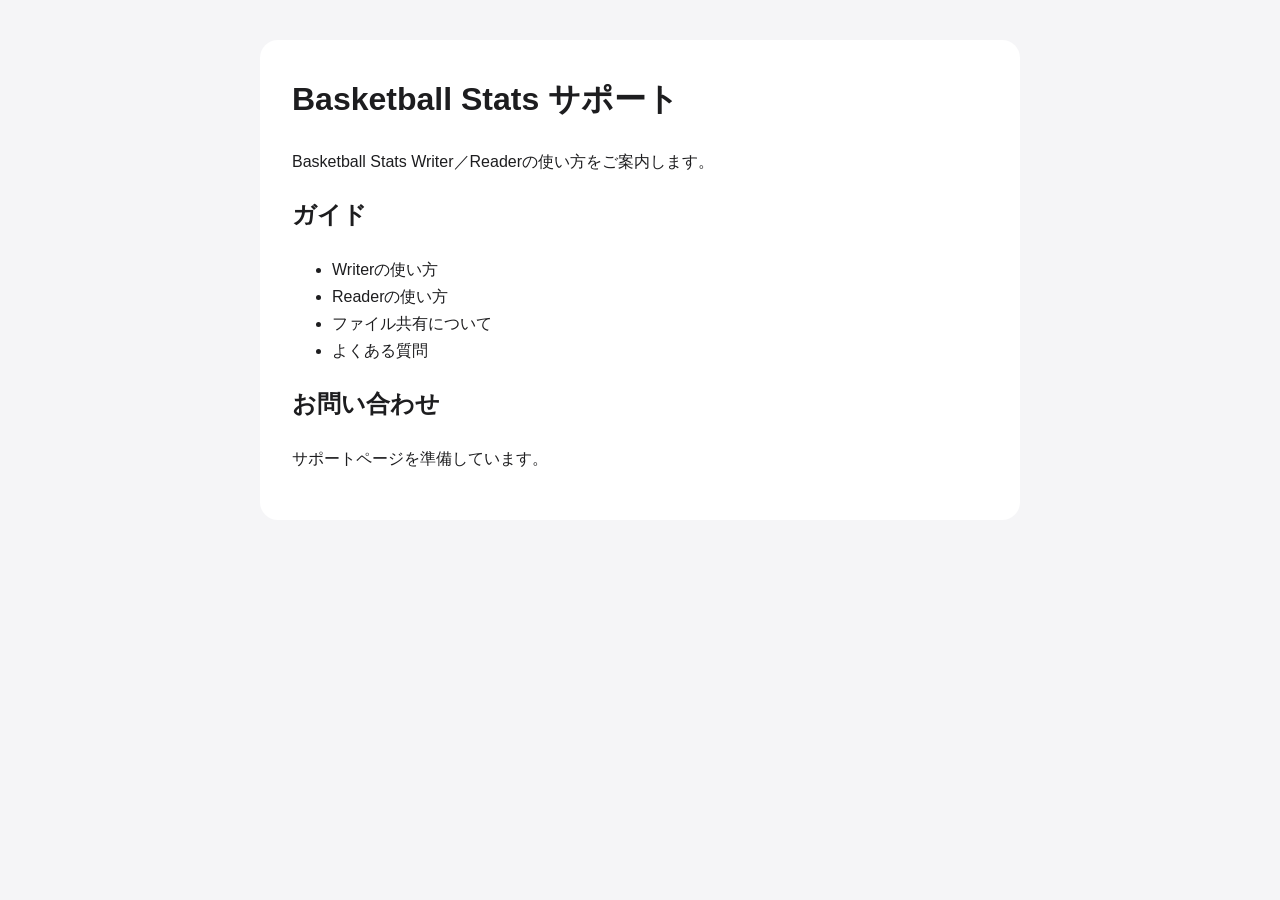
==== index.html @ 8c0de398 "Add initial index.html for Basketball Stats support" ====
<!doctype html>
<html lang="ja">
<head>
  <meta charset="utf-8">
  <meta name="viewport" content="width=device-width, initial-scale=1">
  <title>Basketball Stats サポート</title>
  <style>
    body {
      max-width: 760px;
      margin: 0 auto;
      padding: 40px 20px;
      font-family: -apple-system, BlinkMacSystemFont, sans-serif;
      line-height: 1.7;
      color: #1d1d1f;
      background: #f5f5f7;
    }

    main {
      padding: 32px;
      background: white;
      border-radius: 18px;
    }

    h1 {
      margin-top: 0;
    }
  </style>
</head>
<body>
  <main>
    <h1>Basketball Stats サポート</h1>
    <p>Basketball Stats Writer／Readerの使い方をご案内します。</p>

    <h2>ガイド</h2>
    <ul>
      <li>Writerの使い方</li>
      <li>Readerの使い方</li>
      <li>ファイル共有について</li>
      <li>よくある質問</li>
    </ul>

    <h2>お問い合わせ</h2>
    <p>サポートページを準備しています。</p>
  </main>
</body>
</html>
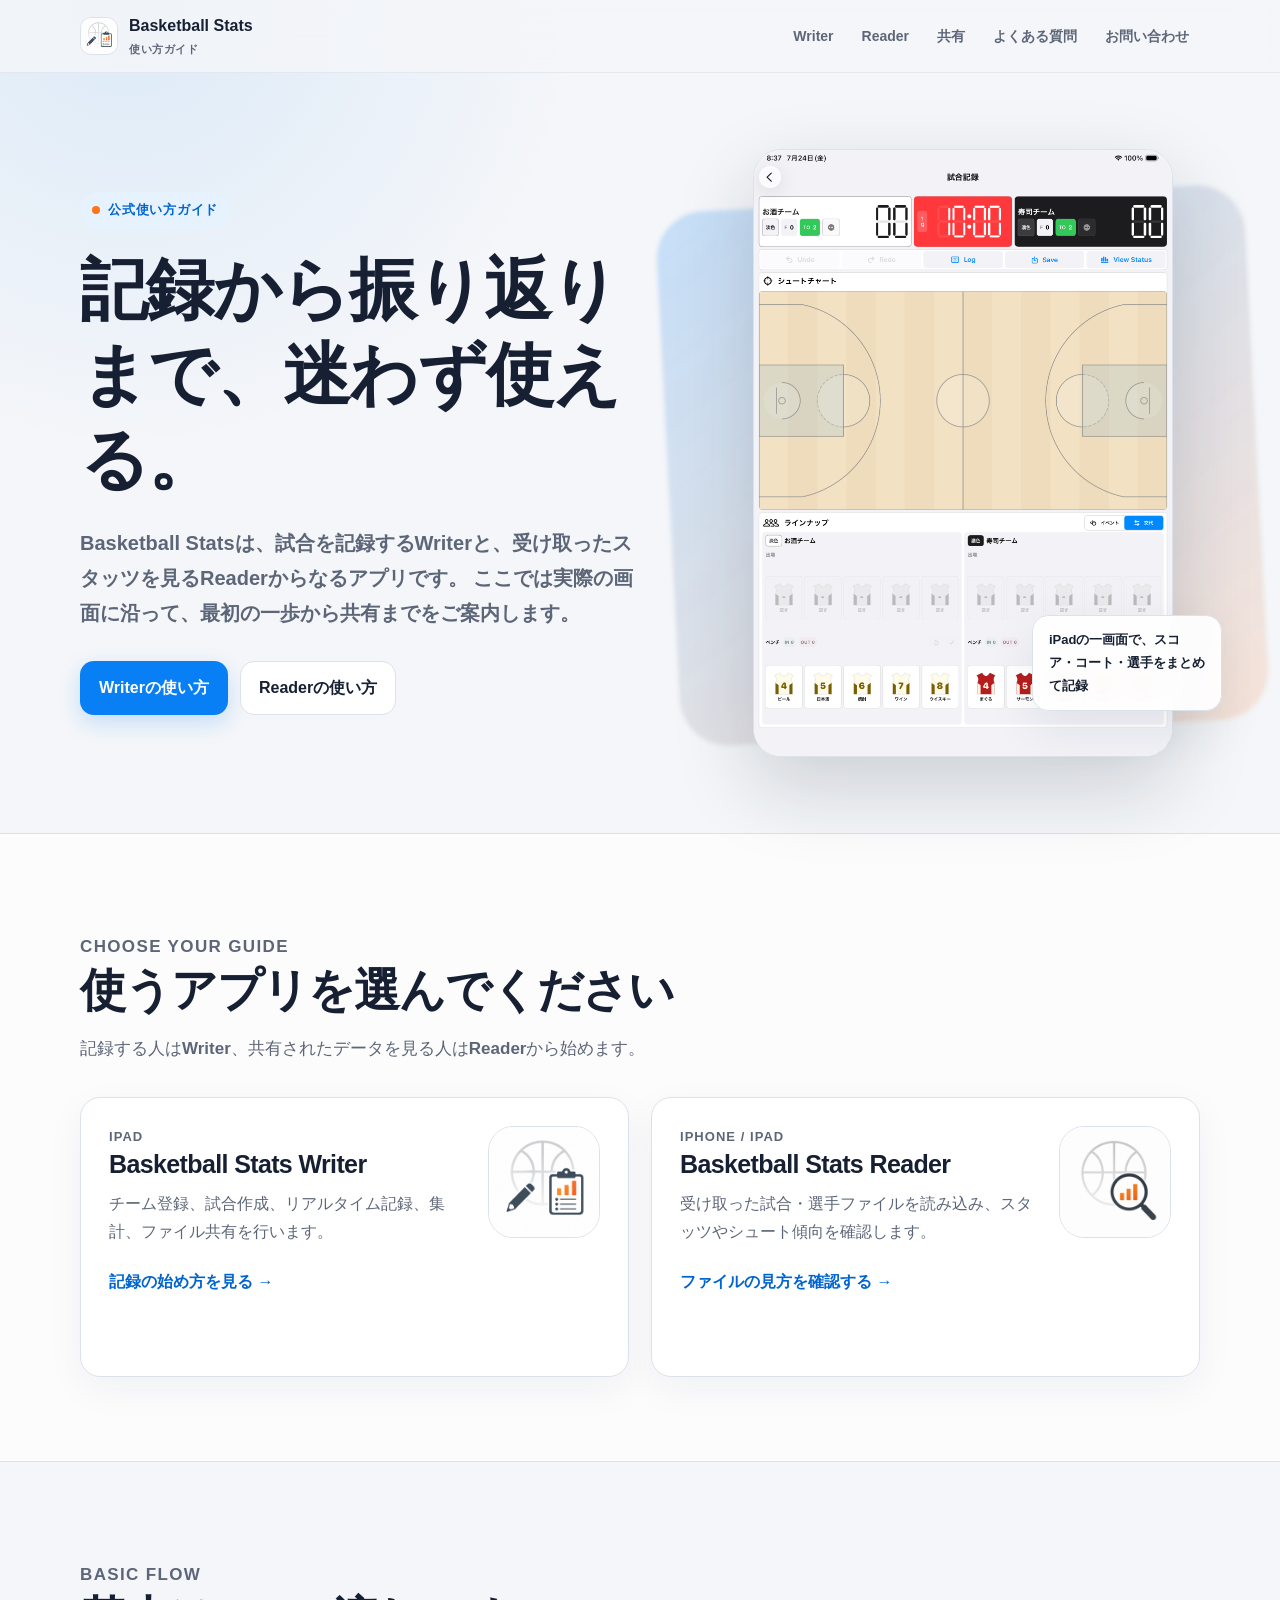
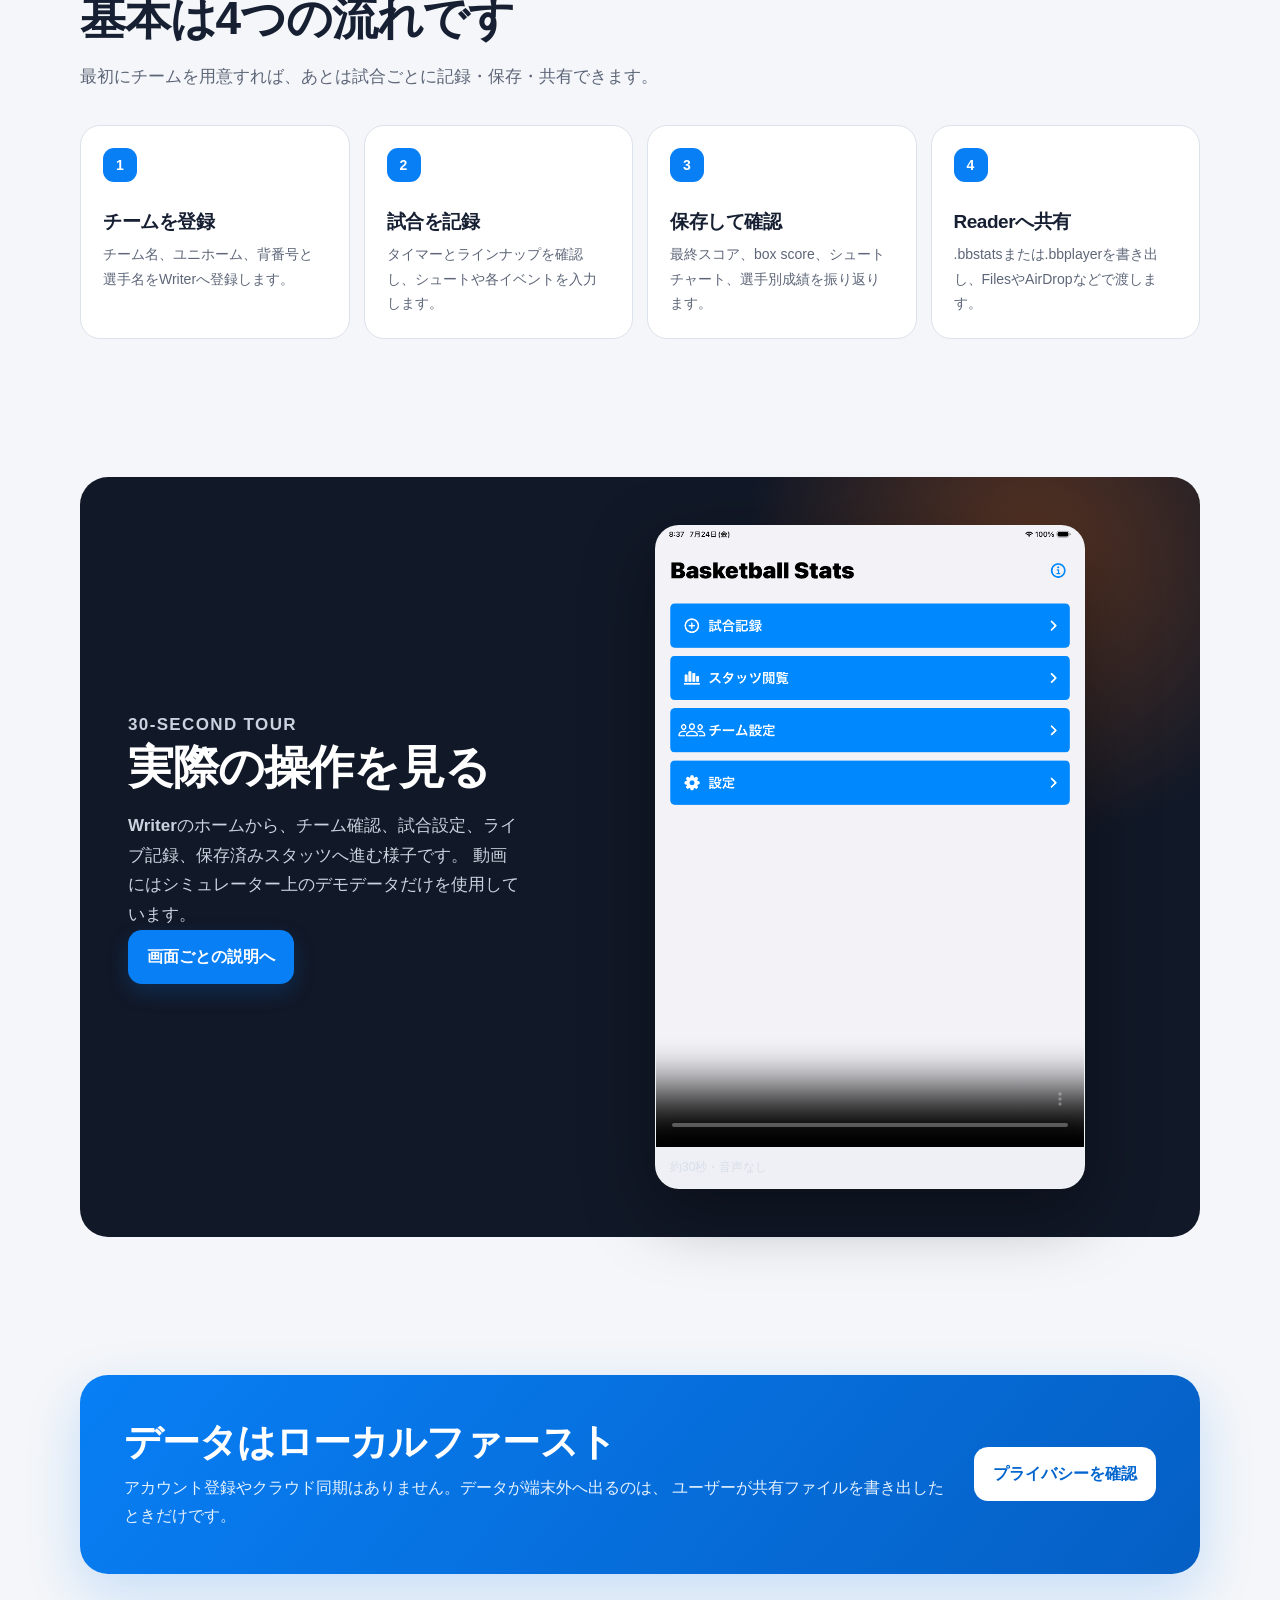
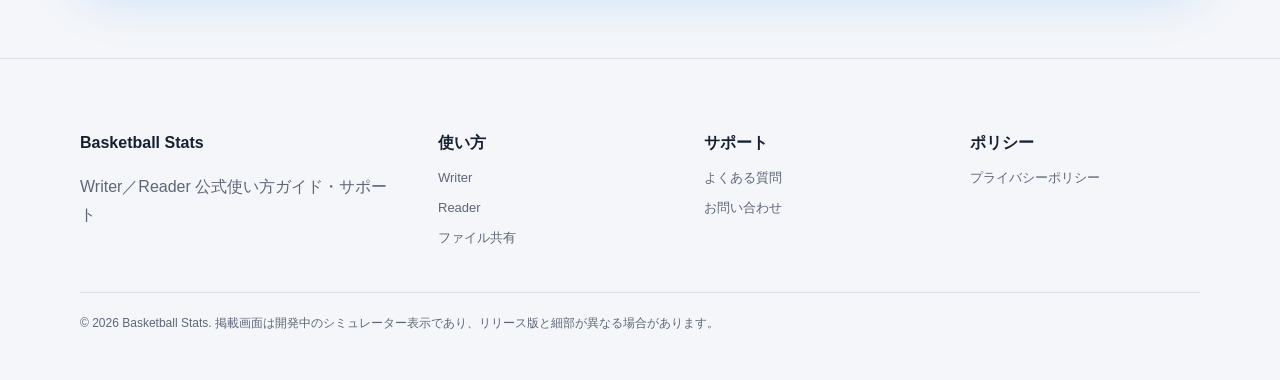
==== commit 52646e93: "Build Basketball Stats support guide" ====
--- a/index.html
+++ b/index.html
@@ -3,44 +3,192 @@
 <head>
   <meta charset="utf-8">
   <meta name="viewport" content="width=device-width, initial-scale=1">
-  <title>Basketball Stats サポート</title>
-  <style>
-    body {
-      max-width: 760px;
-      margin: 0 auto;
-      padding: 40px 20px;
-      font-family: -apple-system, BlinkMacSystemFont, sans-serif;
-      line-height: 1.7;
-      color: #1d1d1f;
-      background: #f5f5f7;
-    }
-
-    main {
-      padding: 32px;
-      background: white;
-      border-radius: 18px;
-    }
-
-    h1 {
-      margin-top: 0;
-    }
-  </style>
+  <meta name="description" content="Basketball Stats Writer／Readerの公式使い方ガイド。試合記録、スタッツ閲覧、共有ファイルの使い方をご案内します。">
+  <meta name="theme-color" content="#087ff5">
+  <meta property="og:title" content="Basketball Stats 使い方ガイド">
+  <meta property="og:description" content="記録から振り返り、共有まで。Writer／Readerの使い方を実画面でご案内します。">
+  <meta property="og:type" content="website">
+  <meta property="og:url" content="https://bbstatsapp.github.io/basketball-stats-support/">
+  <meta property="og:image" content="https://bbstatsapp.github.io/basketball-stats-support/assets/images/writer-live.png">
+  <title>Basketball Stats｜使い方ガイド・サポート</title>
+  <link rel="icon" href="assets/images/writer-icon.png">
+  <link rel="stylesheet" href="styles.css">
 </head>
 <body>
-  <main>
-    <h1>Basketball Stats サポート</h1>
-    <p>Basketball Stats Writer／Readerの使い方をご案内します。</p>
+  <a class="skip-link" href="#main">本文へ移動</a>
 
-    <h2>ガイド</h2>
-    <ul>
-      <li>Writerの使い方</li>
-      <li>Readerの使い方</li>
-      <li>ファイル共有について</li>
-      <li>よくある質問</li>
-    </ul>
+  <header class="site-header">
+    <div class="header-inner">
+      <a class="brand" href="index.html" aria-label="Basketball Stats サポートトップ">
+        <img src="assets/images/writer-icon.png" alt="" width="38" height="38">
+        <span>Basketball Stats<small>使い方ガイド</small></span>
+      </a>
+      <nav class="site-nav" aria-label="メインナビゲーション">
+        <a href="writer.html">Writer</a>
+        <a href="reader.html">Reader</a>
+        <a href="sharing.html">共有</a>
+        <a href="faq.html">よくある質問</a>
+        <a href="contact.html">お問い合わせ</a>
+      </nav>
+    </div>
+  </header>
 
-    <h2>お問い合わせ</h2>
-    <p>サポートページを準備しています。</p>
+  <main id="main">
+    <section class="container hero">
+      <div class="hero-copy">
+        <p class="eyebrow">公式使い方ガイド</p>
+        <h1>記録から振り返りまで、迷わず使える。</h1>
+        <p class="lead">
+          Basketball Statsは、試合を記録するWriterと、受け取ったスタッツを見るReaderからなるアプリです。
+          ここでは実際の画面に沿って、最初の一歩から共有までをご案内します。
+        </p>
+        <div class="hero-actions">
+          <a class="button" href="writer.html">Writerの使い方</a>
+          <a class="button secondary" href="reader.html">Readerの使い方</a>
+        </div>
+      </div>
+      <div class="hero-visual">
+        <figure class="device-shot">
+          <img
+            src="assets/images/writer-live.png"
+            alt="Basketball Stats Writerのライブ試合記録画面"
+            width="1668"
+            height="2420"
+          >
+        </figure>
+        <div class="hero-badge">iPadの一画面で、スコア・コート・選手をまとめて記録</div>
+      </div>
+    </section>
+
+    <section class="section surface">
+      <div class="container">
+        <div class="section-header">
+          <p class="section-kicker">Choose your guide</p>
+          <h2>使うアプリを選んでください</h2>
+          <p>記録する人はWriter、共有されたデータを見る人はReaderから始めます。</p>
+        </div>
+        <div class="cards">
+          <article class="card product-card">
+            <div>
+              <p class="section-kicker">iPad</p>
+              <h3>Basketball Stats Writer</h3>
+              <p>チーム登録、試合作成、リアルタイム記録、集計、ファイル共有を行います。</p>
+              <a class="card-link" href="writer.html">記録の始め方を見る →</a>
+            </div>
+            <img src="assets/images/writer-icon.png" alt="Writerアプリアイコン" width="112" height="112">
+          </article>
+          <article class="card product-card">
+            <div>
+              <p class="section-kicker">iPhone / iPad</p>
+              <h3>Basketball Stats Reader</h3>
+              <p>受け取った試合・選手ファイルを読み込み、スタッツやシュート傾向を確認します。</p>
+              <a class="card-link" href="reader.html">ファイルの見方を確認する →</a>
+            </div>
+            <img src="assets/images/reader-icon.png" alt="Readerアプリアイコン" width="112" height="112">
+          </article>
+        </div>
+      </div>
+    </section>
+
+    <section class="section">
+      <div class="container">
+        <div class="section-header">
+          <p class="section-kicker">Basic flow</p>
+          <h2>基本は4つの流れです</h2>
+          <p>最初にチームを用意すれば、あとは試合ごとに記録・保存・共有できます。</p>
+        </div>
+        <div class="flow-grid">
+          <article class="flow-step">
+            <span class="step-number">1</span>
+            <h3>チームを登録</h3>
+            <p>チーム名、ユニホーム、背番号と選手名をWriterへ登録します。</p>
+          </article>
+          <article class="flow-step">
+            <span class="step-number">2</span>
+            <h3>試合を記録</h3>
+            <p>タイマーとラインナップを確認し、シュートや各イベントを入力します。</p>
+          </article>
+          <article class="flow-step">
+            <span class="step-number">3</span>
+            <h3>保存して確認</h3>
+            <p>最終スコア、box score、シュートチャート、選手別成績を振り返ります。</p>
+          </article>
+          <article class="flow-step">
+            <span class="step-number">4</span>
+            <h3>Readerへ共有</h3>
+            <p>.bbstatsまたは.bbplayerを書き出し、FilesやAirDropなどで渡します。</p>
+          </article>
+        </div>
+      </div>
+    </section>
+
+    <section class="section compact">
+      <div class="container media-panel">
+        <div class="section-header">
+          <p class="section-kicker">30-second tour</p>
+          <h2>実際の操作を見る</h2>
+          <p>
+            Writerのホームから、チーム確認、試合設定、ライブ記録、保存済みスタッツへ進む様子です。
+            動画にはシミュレーター上のデモデータだけを使用しています。
+          </p>
+          <a class="button" href="writer.html">画面ごとの説明へ</a>
+        </div>
+        <figure class="video-frame">
+          <video
+            controls
+            muted
+            playsinline
+            preload="metadata"
+            poster="assets/images/writer-home.png"
+            aria-label="Writerの基本操作を紹介する約30秒の動画"
+          >
+            <source src="assets/media/writer-walkthrough.mp4" type="video/mp4">
+            お使いのブラウザは動画再生に対応していません。
+          </video>
+          <figcaption class="video-caption">約30秒・音声なし</figcaption>
+        </figure>
+      </div>
+    </section>
+
+    <section class="section">
+      <div class="container privacy-banner">
+        <div>
+          <h2>データはローカルファースト</h2>
+          <p>
+            アカウント登録やクラウド同期はありません。データが端末外へ出るのは、
+            ユーザーが共有ファイルを書き出したときだけです。
+          </p>
+        </div>
+        <a class="button" href="privacy.html">プライバシーを確認</a>
+      </div>
+    </section>
   </main>
+
+  <footer class="site-footer">
+    <div class="container">
+      <div class="footer-grid">
+        <div>
+          <p class="footer-title">Basketball Stats</p>
+          <p>Writer／Reader 公式使い方ガイド・サポート</p>
+        </div>
+        <div class="footer-links">
+          <p class="footer-title">使い方</p>
+          <a href="writer.html">Writer</a>
+          <a href="reader.html">Reader</a>
+          <a href="sharing.html">ファイル共有</a>
+        </div>
+        <div class="footer-links">
+          <p class="footer-title">サポート</p>
+          <a href="faq.html">よくある質問</a>
+          <a href="contact.html">お問い合わせ</a>
+        </div>
+        <div class="footer-links">
+          <p class="footer-title">ポリシー</p>
+          <a href="privacy.html">プライバシーポリシー</a>
+        </div>
+      </div>
+      <p class="footer-note">© 2026 Basketball Stats. 掲載画面は開発中のシミュレーター表示であり、リリース版と細部が異なる場合があります。</p>
+    </div>
+  </footer>
 </body>
 </html>
--- a/styles.css
+++ b/styles.css
@@ -0,0 +1,1087 @@
+:root {
+  color-scheme: light dark;
+  --page: #f4f6f9;
+  --surface: #ffffff;
+  --surface-soft: #eef4fb;
+  --surface-strong: #111827;
+  --text: #172033;
+  --text-soft: #5d6678;
+  --line: #dce2eb;
+  --primary: #087ff5;
+  --primary-strong: #0065ce;
+  --primary-soft: #e7f2ff;
+  --accent: #ff7417;
+  --success: #1aa868;
+  --warning: #b65a00;
+  --warning-soft: #fff3df;
+  --shadow: 0 18px 50px rgba(23, 32, 51, 0.08);
+  --radius-lg: 28px;
+  --radius-md: 20px;
+  --radius-sm: 14px;
+  --content: 1120px;
+}
+
+* {
+  box-sizing: border-box;
+}
+
+html {
+  scroll-behavior: smooth;
+}
+
+body {
+  margin: 0;
+  color: var(--text);
+  background:
+    radial-gradient(circle at 10% 0%, rgba(8, 127, 245, 0.1), transparent 28rem),
+    var(--page);
+  font-family:
+    -apple-system,
+    BlinkMacSystemFont,
+    "Hiragino Sans",
+    "Yu Gothic UI",
+    "Yu Gothic",
+    sans-serif;
+  font-size: 16px;
+  line-height: 1.75;
+  -webkit-font-smoothing: antialiased;
+}
+
+img,
+video {
+  display: block;
+  max-width: 100%;
+}
+
+a {
+  color: var(--primary-strong);
+  text-underline-offset: 0.18em;
+}
+
+a:hover {
+  text-decoration-thickness: 2px;
+}
+
+button,
+a {
+  -webkit-tap-highlight-color: transparent;
+}
+
+:focus-visible {
+  outline: 3px solid color-mix(in srgb, var(--primary) 70%, white);
+  outline-offset: 4px;
+  border-radius: 8px;
+}
+
+.skip-link {
+  position: fixed;
+  z-index: 100;
+  top: 12px;
+  left: 12px;
+  padding: 10px 14px;
+  color: white;
+  background: var(--surface-strong);
+  border-radius: 10px;
+  transform: translateY(-160%);
+}
+
+.skip-link:focus {
+  transform: translateY(0);
+}
+
+.site-header {
+  position: sticky;
+  z-index: 20;
+  top: 0;
+  border-bottom: 1px solid color-mix(in srgb, var(--line) 70%, transparent);
+  background: color-mix(in srgb, var(--page) 82%, transparent);
+  backdrop-filter: blur(18px);
+  -webkit-backdrop-filter: blur(18px);
+}
+
+.header-inner,
+.container {
+  width: min(calc(100% - 40px), var(--content));
+  margin-inline: auto;
+}
+
+.header-inner {
+  display: flex;
+  min-height: 72px;
+  align-items: center;
+  gap: 28px;
+}
+
+.brand {
+  display: inline-flex;
+  flex: 0 0 auto;
+  align-items: center;
+  gap: 11px;
+  color: var(--text);
+  font-size: 16px;
+  font-weight: 850;
+  text-decoration: none;
+}
+
+.brand img {
+  width: 38px;
+  height: 38px;
+  border: 1px solid var(--line);
+  border-radius: 11px;
+}
+
+.brand small {
+  display: block;
+  color: var(--text-soft);
+  font-size: 11px;
+  font-weight: 700;
+  letter-spacing: 0.05em;
+}
+
+.site-nav {
+  display: flex;
+  margin-left: auto;
+  align-items: center;
+  gap: 6px;
+}
+
+.site-nav a {
+  padding: 8px 11px;
+  color: var(--text-soft);
+  border-radius: 10px;
+  font-size: 14px;
+  font-weight: 750;
+  text-decoration: none;
+  white-space: nowrap;
+}
+
+.site-nav a:hover,
+.site-nav a[aria-current="page"] {
+  color: var(--primary-strong);
+  background: var(--primary-soft);
+}
+
+main {
+  min-height: 68vh;
+}
+
+.hero {
+  display: grid;
+  min-height: 620px;
+  padding-block: 76px;
+  align-items: center;
+  grid-template-columns: minmax(0, 1.08fr) minmax(320px, 0.92fr);
+  gap: clamp(40px, 7vw, 88px);
+}
+
+.eyebrow {
+  display: inline-flex;
+  margin: 0 0 18px;
+  padding: 7px 12px;
+  align-items: center;
+  gap: 8px;
+  color: var(--primary-strong);
+  background: var(--primary-soft);
+  border-radius: 999px;
+  font-size: 13px;
+  font-weight: 850;
+  letter-spacing: 0.06em;
+}
+
+.eyebrow::before {
+  width: 8px;
+  height: 8px;
+  background: var(--accent);
+  border-radius: 50%;
+  content: "";
+}
+
+h1,
+h2,
+h3 {
+  line-height: 1.25;
+  letter-spacing: -0.025em;
+}
+
+h1 {
+  max-width: 14em;
+  margin: 0;
+  font-size: clamp(40px, 6vw, 68px);
+  font-weight: 900;
+}
+
+.lead {
+  max-width: 40em;
+  margin: 24px 0 0;
+  color: var(--text-soft);
+  font-size: clamp(17px, 2.2vw, 20px);
+  font-weight: 600;
+}
+
+.hero-actions,
+.button-row {
+  display: flex;
+  margin-top: 30px;
+  flex-wrap: wrap;
+  gap: 12px;
+}
+
+.button {
+  display: inline-flex;
+  min-height: 48px;
+  padding: 12px 18px;
+  align-items: center;
+  justify-content: center;
+  gap: 8px;
+  color: white;
+  background: var(--primary);
+  border: 1px solid transparent;
+  border-radius: 14px;
+  box-shadow: 0 8px 22px rgba(8, 127, 245, 0.2);
+  font-weight: 850;
+  text-decoration: none;
+}
+
+.button:hover {
+  color: white;
+  background: var(--primary-strong);
+  transform: translateY(-1px);
+}
+
+.button.secondary {
+  color: var(--text);
+  background: var(--surface);
+  border-color: var(--line);
+  box-shadow: none;
+}
+
+.button.secondary:hover {
+  color: var(--primary-strong);
+  border-color: var(--primary);
+}
+
+.hero-visual {
+  position: relative;
+  justify-self: center;
+}
+
+.hero-visual::before {
+  position: absolute;
+  inset: 8% -12% 4%;
+  z-index: -1;
+  background: linear-gradient(145deg, rgba(8, 127, 245, 0.2), rgba(255, 116, 23, 0.14));
+  border-radius: 48px;
+  filter: blur(2px);
+  content: "";
+  transform: rotate(-3deg);
+}
+
+.device-shot {
+  overflow: hidden;
+  width: min(100%, 420px);
+  margin-inline: auto;
+  background: var(--surface);
+  border: 1px solid var(--line);
+  border-radius: 28px;
+  box-shadow: 0 30px 80px rgba(23, 32, 51, 0.18);
+}
+
+.device-shot img,
+.device-shot video {
+  width: 100%;
+  height: auto;
+}
+
+.hero-badge {
+  position: absolute;
+  right: -22px;
+  bottom: 46px;
+  max-width: 190px;
+  padding: 13px 16px;
+  color: var(--text);
+  background: color-mix(in srgb, var(--surface) 92%, transparent);
+  border: 1px solid var(--line);
+  border-radius: 16px;
+  box-shadow: var(--shadow);
+  font-size: 13px;
+  font-weight: 800;
+  backdrop-filter: blur(12px);
+}
+
+.section {
+  padding-block: 84px;
+}
+
+.section.compact {
+  padding-block: 54px;
+}
+
+.section.surface {
+  background: color-mix(in srgb, var(--surface) 72%, transparent);
+  border-block: 1px solid var(--line);
+}
+
+.section-header {
+  max-width: 760px;
+  margin-bottom: 34px;
+}
+
+.section-kicker {
+  margin: 0 0 8px;
+  color: var(--primary-strong);
+  font-size: 13px;
+  font-weight: 900;
+  letter-spacing: 0.08em;
+  text-transform: uppercase;
+}
+
+.section h2 {
+  margin: 0;
+  font-size: clamp(30px, 4.5vw, 46px);
+  font-weight: 900;
+}
+
+.section-header p {
+  margin: 14px 0 0;
+  color: var(--text-soft);
+  font-size: 17px;
+  font-weight: 580;
+}
+
+.cards {
+  display: grid;
+  grid-template-columns: repeat(2, minmax(0, 1fr));
+  gap: 22px;
+}
+
+.card {
+  padding: 28px;
+  background: var(--surface);
+  border: 1px solid var(--line);
+  border-radius: var(--radius-md);
+  box-shadow: 0 12px 38px rgba(23, 32, 51, 0.05);
+}
+
+.product-card {
+  display: grid;
+  min-height: 280px;
+  grid-template-columns: 1fr 112px;
+  align-items: start;
+  gap: 22px;
+}
+
+.product-card img {
+  width: 112px;
+  height: 112px;
+  border: 1px solid var(--line);
+  border-radius: 25px;
+}
+
+.card h3 {
+  margin: 0 0 10px;
+  font-size: 25px;
+  font-weight: 900;
+}
+
+.card p {
+  margin: 0;
+  color: var(--text-soft);
+}
+
+.card-link {
+  display: inline-flex;
+  margin-top: 22px;
+  align-items: center;
+  gap: 6px;
+  font-weight: 850;
+  text-decoration: none;
+}
+
+.flow-grid {
+  display: grid;
+  grid-template-columns: repeat(4, minmax(0, 1fr));
+  gap: 14px;
+}
+
+.flow-step {
+  position: relative;
+  padding: 22px;
+  background: var(--surface);
+  border: 1px solid var(--line);
+  border-radius: var(--radius-md);
+}
+
+.step-number {
+  display: inline-grid;
+  width: 34px;
+  height: 34px;
+  margin-bottom: 28px;
+  place-items: center;
+  color: white;
+  background: var(--primary);
+  border-radius: 11px;
+  font-size: 14px;
+  font-weight: 900;
+}
+
+.flow-step h3 {
+  margin: 0 0 8px;
+  font-size: 19px;
+}
+
+.flow-step p {
+  margin: 0;
+  color: var(--text-soft);
+  font-size: 14px;
+}
+
+.media-panel {
+  display: grid;
+  padding: clamp(22px, 5vw, 48px);
+  align-items: center;
+  grid-template-columns: minmax(0, 0.82fr) minmax(300px, 1.18fr);
+  gap: clamp(28px, 6vw, 68px);
+  color: white;
+  background:
+    radial-gradient(circle at 85% 10%, rgba(255, 116, 23, 0.3), transparent 18rem),
+    #111827;
+  border-radius: var(--radius-lg);
+}
+
+.media-panel h2 {
+  color: white;
+}
+
+.media-panel p {
+  color: #cad3e0;
+}
+
+.video-frame {
+  overflow: hidden;
+  width: min(100%, 430px);
+  justify-self: center;
+  background: #eef0f5;
+  border: 1px solid rgba(255, 255, 255, 0.22);
+  border-radius: 24px;
+  box-shadow: 0 24px 70px rgba(0, 0, 0, 0.36);
+}
+
+.video-frame video {
+  width: 100%;
+}
+
+.video-caption {
+  padding: 10px 14px;
+  color: #d7dee9;
+  font-size: 12px;
+}
+
+.privacy-banner {
+  display: grid;
+  padding: clamp(26px, 5vw, 44px);
+  align-items: center;
+  grid-template-columns: 1fr auto;
+  gap: 28px;
+  color: white;
+  background: linear-gradient(130deg, #087ff5, #055fc4);
+  border-radius: var(--radius-lg);
+  box-shadow: 0 20px 55px rgba(8, 127, 245, 0.2);
+}
+
+.privacy-banner h2 {
+  margin: 0 0 8px;
+  color: white;
+  font-size: clamp(26px, 4vw, 38px);
+}
+
+.privacy-banner p {
+  margin: 0;
+  color: #e6f2ff;
+}
+
+.privacy-banner .button {
+  color: var(--primary-strong);
+  background: white;
+  box-shadow: none;
+}
+
+.page-hero {
+  padding-block: 68px 54px;
+}
+
+.breadcrumbs {
+  display: flex;
+  margin-bottom: 24px;
+  align-items: center;
+  gap: 8px;
+  color: var(--text-soft);
+  font-size: 13px;
+  font-weight: 700;
+}
+
+.breadcrumbs a {
+  color: inherit;
+}
+
+.page-hero h1 {
+  max-width: 18em;
+  font-size: clamp(38px, 6vw, 62px);
+}
+
+.page-summary {
+  max-width: 720px;
+  margin: 20px 0 0;
+  color: var(--text-soft);
+  font-size: 18px;
+  font-weight: 600;
+}
+
+.anchor-nav {
+  display: flex;
+  margin-top: 28px;
+  flex-wrap: wrap;
+  gap: 9px;
+}
+
+.anchor-nav a {
+  padding: 8px 12px;
+  color: var(--text-soft);
+  background: var(--surface);
+  border: 1px solid var(--line);
+  border-radius: 999px;
+  font-size: 13px;
+  font-weight: 800;
+  text-decoration: none;
+}
+
+.anchor-nav a:hover {
+  color: var(--primary-strong);
+  border-color: var(--primary);
+}
+
+.guide-layout {
+  display: grid;
+  padding-bottom: 90px;
+  grid-template-columns: 220px minmax(0, 1fr);
+  gap: clamp(34px, 6vw, 72px);
+}
+
+.guide-toc {
+  position: sticky;
+  top: 104px;
+  align-self: start;
+  padding: 18px;
+  background: var(--surface);
+  border: 1px solid var(--line);
+  border-radius: var(--radius-sm);
+}
+
+.guide-toc strong {
+  display: block;
+  margin-bottom: 8px;
+  font-size: 13px;
+}
+
+.guide-toc a {
+  display: block;
+  padding: 7px 0;
+  color: var(--text-soft);
+  font-size: 13px;
+  font-weight: 700;
+  text-decoration: none;
+}
+
+.guide-toc a:hover {
+  color: var(--primary-strong);
+}
+
+.guide-content {
+  min-width: 0;
+}
+
+.guide-section {
+  padding: 0 0 74px;
+  scroll-margin-top: 104px;
+}
+
+.guide-section + .guide-section {
+  padding-top: 6px;
+  border-top: 1px solid var(--line);
+}
+
+.guide-section h2 {
+  margin: 0 0 16px;
+  padding-top: 48px;
+  font-size: clamp(27px, 4vw, 38px);
+  font-weight: 900;
+}
+
+.guide-section:first-child h2 {
+  padding-top: 0;
+}
+
+.guide-section h3 {
+  margin: 34px 0 10px;
+  font-size: 21px;
+}
+
+.guide-section p {
+  max-width: 48em;
+  color: var(--text-soft);
+}
+
+.guide-section ol,
+.guide-section ul {
+  padding-left: 1.4em;
+}
+
+.guide-section li {
+  margin: 8px 0;
+}
+
+.screenshot-grid {
+  display: grid;
+  margin-top: 28px;
+  grid-template-columns: repeat(2, minmax(0, 1fr));
+  gap: 20px;
+}
+
+.screenshot-grid.single {
+  grid-template-columns: minmax(0, 620px);
+}
+
+figure {
+  margin: 0;
+}
+
+.screenshot {
+  overflow: hidden;
+  background: var(--surface);
+  border: 1px solid var(--line);
+  border-radius: var(--radius-md);
+  box-shadow: var(--shadow);
+}
+
+.screenshot a {
+  display: block;
+}
+
+.screenshot img {
+  width: 100%;
+  height: auto;
+}
+
+.screenshot figcaption {
+  padding: 13px 16px;
+  color: var(--text-soft);
+  border-top: 1px solid var(--line);
+  font-size: 12px;
+  font-weight: 650;
+}
+
+.tip,
+.warning,
+.important {
+  margin-block: 24px;
+  padding: 18px 20px;
+  border-radius: var(--radius-sm);
+}
+
+.tip {
+  background: var(--primary-soft);
+  border-left: 5px solid var(--primary);
+}
+
+.warning {
+  background: var(--warning-soft);
+  border-left: 5px solid var(--accent);
+}
+
+.important {
+  color: white;
+  background: var(--surface-strong);
+  border-left: 5px solid var(--accent);
+}
+
+.tip strong,
+.warning strong,
+.important strong {
+  display: block;
+  margin-bottom: 5px;
+}
+
+.important p {
+  color: #dbe2ed;
+}
+
+.feature-list {
+  display: grid;
+  margin-top: 24px;
+  grid-template-columns: repeat(2, minmax(0, 1fr));
+  gap: 12px;
+}
+
+.feature-item {
+  padding: 16px;
+  background: var(--surface);
+  border: 1px solid var(--line);
+  border-radius: var(--radius-sm);
+}
+
+.feature-item strong {
+  display: block;
+}
+
+.feature-item span {
+  color: var(--text-soft);
+  font-size: 14px;
+}
+
+.table-wrap {
+  overflow-x: auto;
+  margin-top: 24px;
+  background: var(--surface);
+  border: 1px solid var(--line);
+  border-radius: var(--radius-md);
+}
+
+table {
+  width: 100%;
+  border-collapse: collapse;
+}
+
+th,
+td {
+  padding: 16px 18px;
+  border-bottom: 1px solid var(--line);
+  text-align: left;
+  vertical-align: top;
+}
+
+th {
+  color: var(--text-soft);
+  background: var(--surface-soft);
+  font-size: 13px;
+  white-space: nowrap;
+}
+
+tr:last-child td {
+  border-bottom: 0;
+}
+
+.faq-list {
+  display: grid;
+  gap: 12px;
+}
+
+details {
+  background: var(--surface);
+  border: 1px solid var(--line);
+  border-radius: var(--radius-sm);
+}
+
+summary {
+  display: flex;
+  padding: 18px 20px;
+  align-items: center;
+  justify-content: space-between;
+  gap: 18px;
+  cursor: pointer;
+  font-weight: 850;
+  list-style: none;
+}
+
+summary::-webkit-details-marker {
+  display: none;
+}
+
+summary::after {
+  color: var(--primary);
+  font-size: 20px;
+  font-weight: 900;
+  content: "+";
+}
+
+details[open] summary::after {
+  content: "−";
+}
+
+.details-body {
+  padding: 0 20px 20px;
+  color: var(--text-soft);
+}
+
+.details-body p {
+  margin: 0;
+}
+
+.prose {
+  max-width: 800px;
+}
+
+.prose h2 {
+  margin: 52px 0 14px;
+  font-size: 28px;
+}
+
+.prose h3 {
+  margin: 30px 0 10px;
+  font-size: 20px;
+}
+
+.prose p,
+.prose li {
+  color: var(--text-soft);
+}
+
+.contact-card {
+  display: grid;
+  margin-top: 28px;
+  padding: clamp(24px, 5vw, 44px);
+  grid-template-columns: 1fr auto;
+  align-items: center;
+  gap: 30px;
+  background: var(--surface);
+  border: 1px solid var(--line);
+  border-radius: var(--radius-lg);
+  box-shadow: var(--shadow);
+}
+
+.contact-card h2 {
+  margin: 0 0 8px;
+}
+
+.site-footer {
+  padding-block: 54px 34px;
+  color: var(--text-soft);
+  border-top: 1px solid var(--line);
+}
+
+.footer-grid {
+  display: grid;
+  grid-template-columns: 1.4fr repeat(3, 1fr);
+  gap: 36px;
+}
+
+.footer-title {
+  margin-bottom: 10px;
+  color: var(--text);
+  font-weight: 900;
+}
+
+.footer-links a {
+  display: block;
+  margin: 7px 0;
+  color: var(--text-soft);
+  font-size: 13px;
+  text-decoration: none;
+}
+
+.footer-links a:hover {
+  color: var(--primary-strong);
+}
+
+.footer-note {
+  margin-top: 36px;
+  padding-top: 20px;
+  border-top: 1px solid var(--line);
+  font-size: 12px;
+}
+
+@media (max-width: 900px) {
+  .site-nav a:nth-child(3),
+  .site-nav a:nth-child(5) {
+    display: none;
+  }
+
+  .hero {
+    min-height: auto;
+    grid-template-columns: 1fr;
+  }
+
+  .hero-copy {
+    text-align: center;
+  }
+
+  h1,
+  .lead {
+    margin-inline: auto;
+  }
+
+  .hero-actions {
+    justify-content: center;
+  }
+
+  .hero-visual {
+    width: min(100%, 480px);
+  }
+
+  .flow-grid {
+    grid-template-columns: repeat(2, minmax(0, 1fr));
+  }
+
+  .media-panel {
+    grid-template-columns: 1fr;
+  }
+
+  .guide-layout {
+    grid-template-columns: 1fr;
+  }
+
+  .guide-toc {
+    position: static;
+    display: flex;
+    overflow-x: auto;
+    padding: 10px;
+    gap: 4px;
+  }
+
+  .guide-toc strong {
+    display: none;
+  }
+
+  .guide-toc a {
+    flex: 0 0 auto;
+    padding: 7px 10px;
+  }
+
+  .footer-grid {
+    grid-template-columns: repeat(2, 1fr);
+  }
+}
+
+@media (max-width: 640px) {
+  .header-inner,
+  .container {
+    width: min(calc(100% - 28px), var(--content));
+  }
+
+  .header-inner {
+    min-height: 64px;
+  }
+
+  .brand span {
+    display: none;
+  }
+
+  .site-nav {
+    overflow-x: auto;
+  }
+
+  .site-nav a {
+    padding: 8px 9px;
+    font-size: 13px;
+  }
+
+  .site-nav a:nth-child(n + 3) {
+    display: none;
+  }
+
+  .hero {
+    padding-block: 48px 68px;
+    gap: 46px;
+  }
+
+  h1 {
+    font-size: clamp(38px, 12vw, 52px);
+  }
+
+  .hero-badge {
+    right: -4px;
+    bottom: 24px;
+  }
+
+  .section {
+    padding-block: 64px;
+  }
+
+  .cards,
+  .screenshot-grid,
+  .feature-list {
+    grid-template-columns: 1fr;
+  }
+
+  .product-card {
+    min-height: auto;
+    grid-template-columns: 1fr 82px;
+  }
+
+  .product-card img {
+    width: 82px;
+    height: 82px;
+    border-radius: 19px;
+  }
+
+  .flow-grid {
+    grid-template-columns: 1fr;
+  }
+
+  .privacy-banner,
+  .contact-card {
+    grid-template-columns: 1fr;
+  }
+
+  .privacy-banner .button,
+  .contact-card .button {
+    width: 100%;
+  }
+
+  .page-hero {
+    padding-block: 44px 38px;
+  }
+
+  .guide-layout {
+    padding-bottom: 60px;
+    gap: 34px;
+  }
+
+  .guide-section {
+    padding-bottom: 54px;
+  }
+
+  .footer-grid {
+    grid-template-columns: 1fr;
+    gap: 26px;
+  }
+}
+
+@media (prefers-color-scheme: dark) {
+  :root {
+    --page: #0c111a;
+    --surface: #151c27;
+    --surface-soft: #1b2635;
+    --surface-strong: #05080d;
+    --text: #f3f6fb;
+    --text-soft: #aeb8c8;
+    --line: #293445;
+    --primary: #3b9bff;
+    --primary-strong: #70b6ff;
+    --primary-soft: #102d4d;
+    --warning: #ffae66;
+    --warning-soft: #392312;
+    --shadow: 0 18px 50px rgba(0, 0, 0, 0.3);
+  }
+
+  .device-shot,
+  .screenshot,
+  .video-frame {
+    background: #f0f2f7;
+  }
+
+  .hero-visual::before {
+    opacity: 0.65;
+  }
+}
+
+@media (prefers-reduced-motion: reduce) {
+  html {
+    scroll-behavior: auto;
+  }
+
+  *,
+  *::before,
+  *::after {
+    scroll-behavior: auto !important;
+    transition: none !important;
+  }
+}
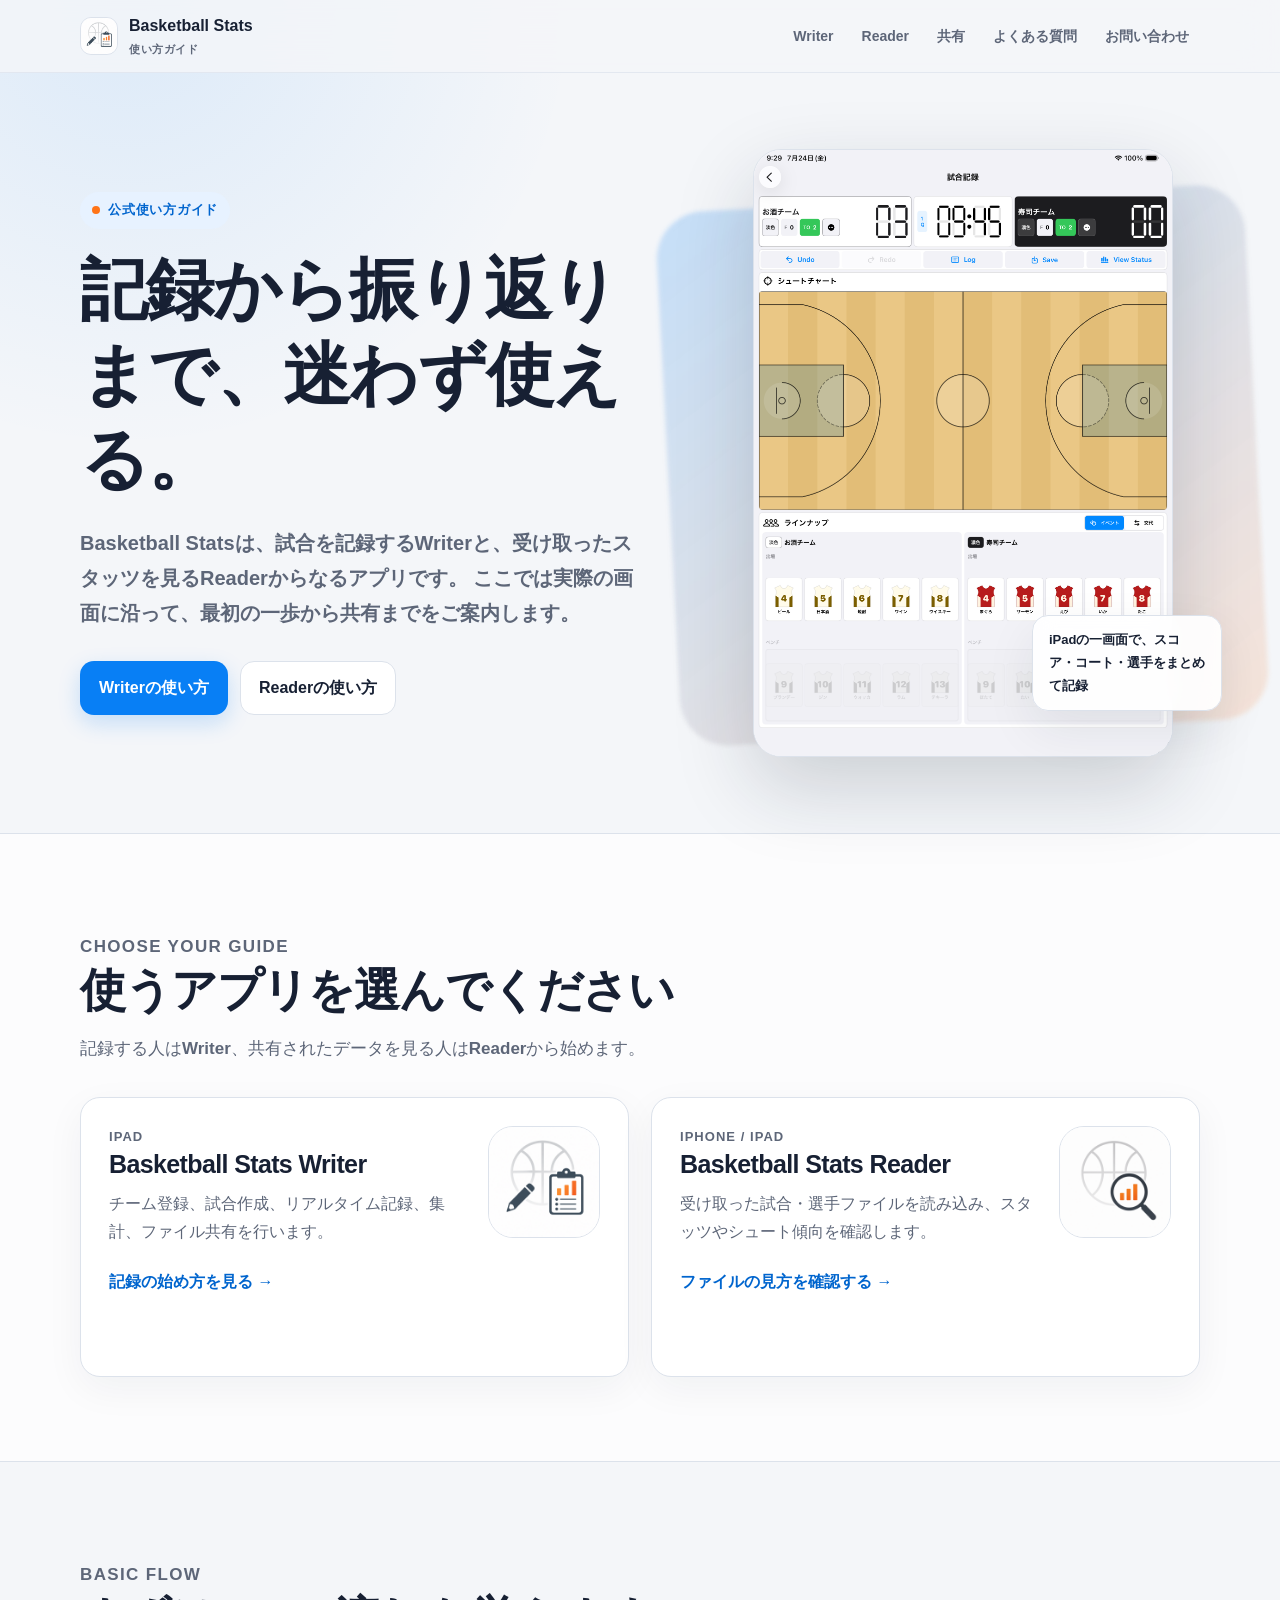
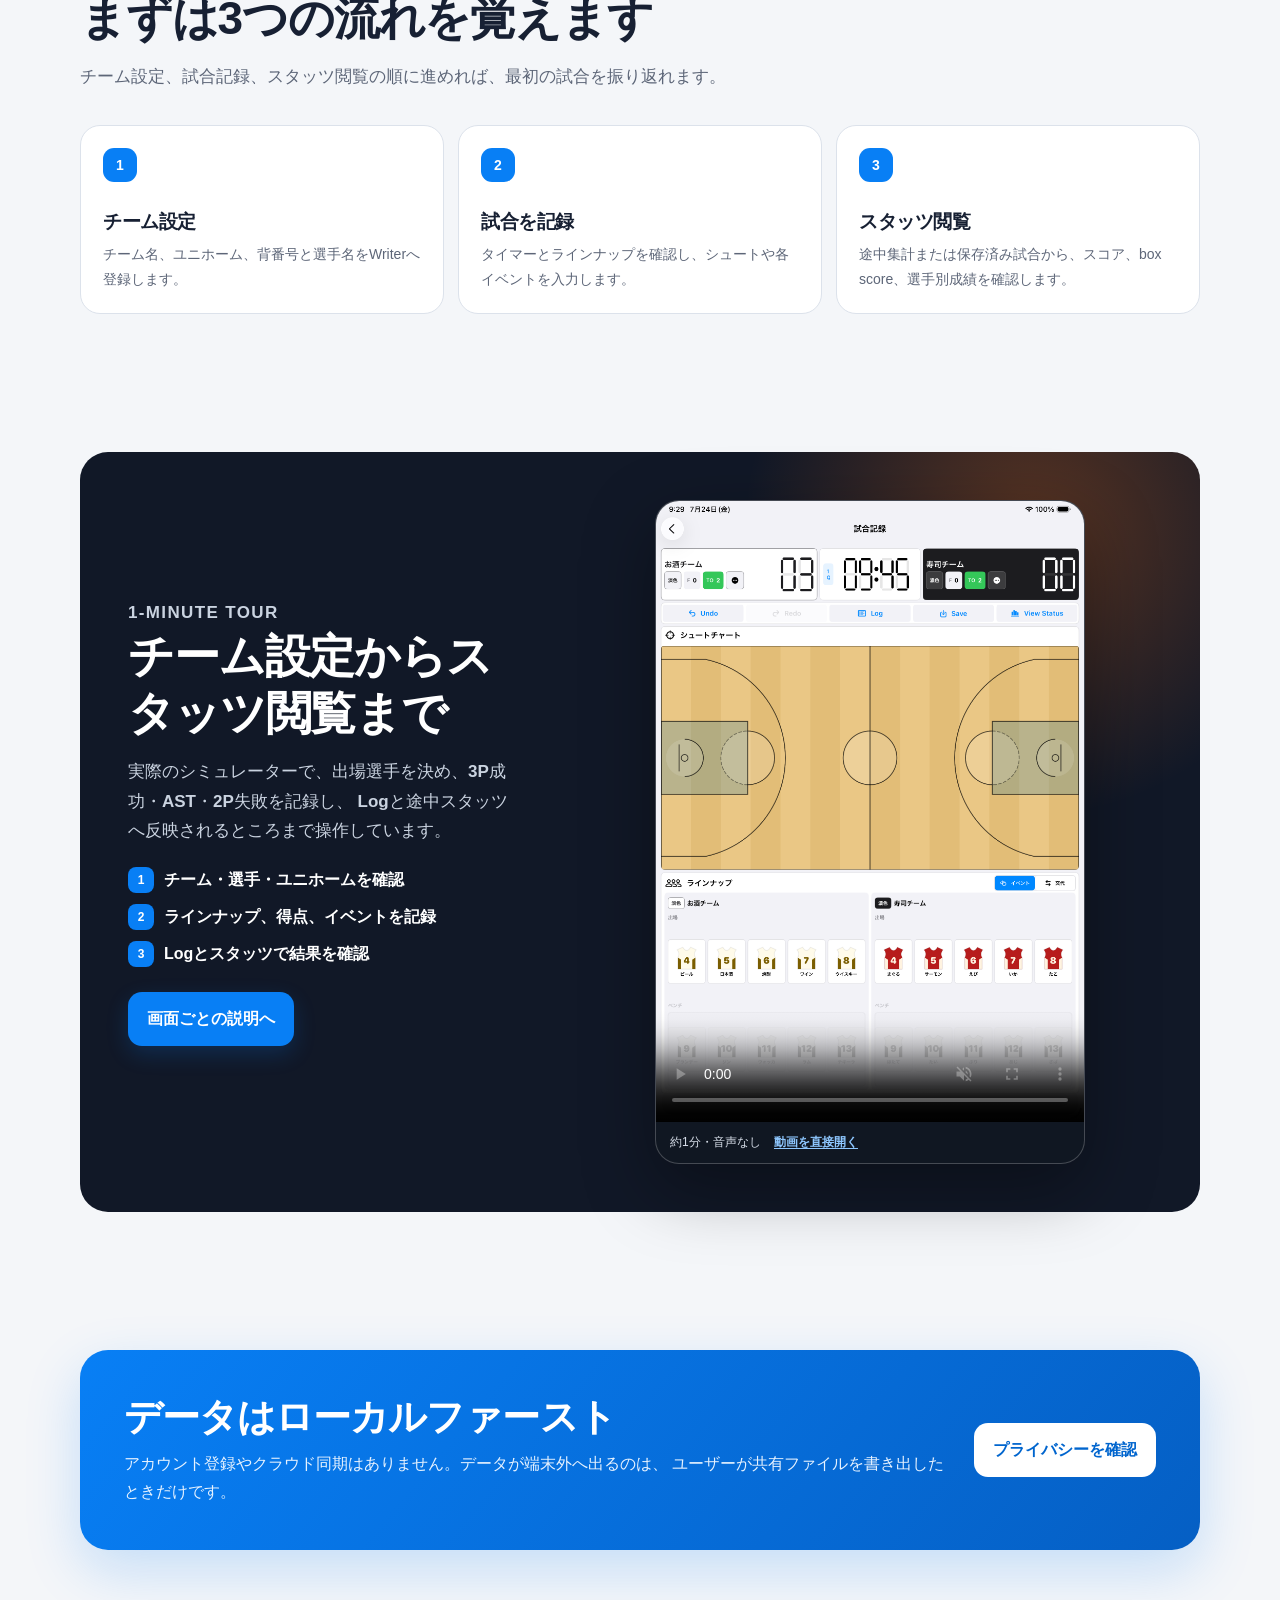
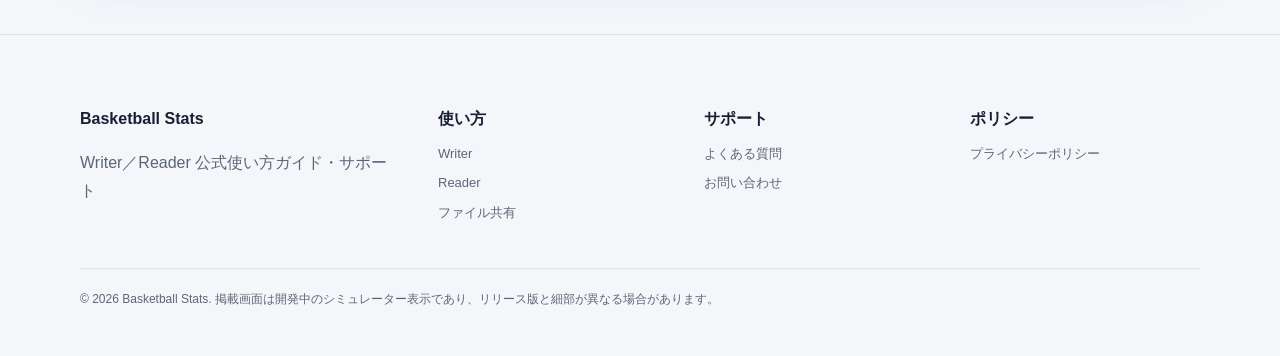
==== commit 2fd6fd4d: "Add live scoring walkthrough to guide" ====
--- a/index.html
+++ b/index.html
@@ -94,13 +94,13 @@
       <div class="container">
         <div class="section-header">
           <p class="section-kicker">Basic flow</p>
-          <h2>基本は4つの流れです</h2>
-          <p>最初にチームを用意すれば、あとは試合ごとに記録・保存・共有できます。</p>
+          <h2>まずは3つの流れを覚えます</h2>
+          <p>チーム設定、試合記録、スタッツ閲覧の順に進めれば、最初の試合を振り返れます。</p>
         </div>
         <div class="flow-grid">
           <article class="flow-step">
             <span class="step-number">1</span>
-            <h3>チームを登録</h3>
+            <h3>チーム設定</h3>
             <p>チーム名、ユニホーム、背番号と選手名をWriterへ登録します。</p>
           </article>
           <article class="flow-step">
@@ -110,13 +110,8 @@
           </article>
           <article class="flow-step">
             <span class="step-number">3</span>
-            <h3>保存して確認</h3>
-            <p>最終スコア、box score、シュートチャート、選手別成績を振り返ります。</p>
-          </article>
-          <article class="flow-step">
-            <span class="step-number">4</span>
-            <h3>Readerへ共有</h3>
-            <p>.bbstatsまたは.bbplayerを書き出し、FilesやAirDropなどで渡します。</p>
+            <h3>スタッツ閲覧</h3>
+            <p>途中集計または保存済み試合から、スコア、box score、選手別成績を確認します。</p>
           </article>
         </div>
       </div>
@@ -125,12 +120,17 @@
     <section class="section compact">
       <div class="container media-panel">
         <div class="section-header">
-          <p class="section-kicker">30-second tour</p>
-          <h2>実際の操作を見る</h2>
+          <p class="section-kicker">1-minute tour</p>
+          <h2>チーム設定からスタッツ閲覧まで</h2>
           <p>
-            Writerのホームから、チーム確認、試合設定、ライブ記録、保存済みスタッツへ進む様子です。
-            動画にはシミュレーター上のデモデータだけを使用しています。
+            実際のシミュレーターで、出場選手を決め、3P成功・AST・2P失敗を記録し、
+            Logと途中スタッツへ反映されるところまで操作しています。
           </p>
+          <ol class="tour-steps">
+            <li><span>1</span><strong>チーム・選手・ユニホームを確認</strong></li>
+            <li><span>2</span><strong>ラインナップ、得点、イベントを記録</strong></li>
+            <li><span>3</span><strong>Logとスタッツで結果を確認</strong></li>
+          </ol>
           <a class="button" href="writer.html">画面ごとの説明へ</a>
         </div>
         <figure class="video-frame">
@@ -139,13 +139,23 @@
             muted
             playsinline
             preload="metadata"
-            poster="assets/images/writer-home.png"
-            aria-label="Writerの基本操作を紹介する約30秒の動画"
+            poster="assets/images/writer-live.png"
+            aria-label="チーム設定、試合記録、スタッツ閲覧を紹介する約1分の動画"
           >
             <source src="assets/media/writer-walkthrough.mp4" type="video/mp4">
+            <track
+              default
+              kind="captions"
+              srclang="ja"
+              label="日本語"
+              src="assets/media/writer-walkthrough-ja.vtt"
+            >
             お使いのブラウザは動画再生に対応していません。
           </video>
-          <figcaption class="video-caption">約30秒・音声なし</figcaption>
+          <figcaption class="video-caption">
+            約1分・音声なし
+            <a class="video-fallback" href="assets/media/writer-walkthrough.mp4">動画を直接開く</a>
+          </figcaption>
         </figure>
       </div>
     </section>
--- a/styles.css
+++ b/styles.css
@@ -399,7 +399,7 @@
 
 .flow-grid {
   display: grid;
-  grid-template-columns: repeat(4, minmax(0, 1fr));
+  grid-template-columns: repeat(3, minmax(0, 1fr));
   gap: 14px;
 }
 
@@ -460,7 +460,7 @@
   overflow: hidden;
   width: min(100%, 430px);
   justify-self: center;
-  background: #eef0f5;
+  background: #101722;
   border: 1px solid rgba(255, 255, 255, 0.22);
   border-radius: 24px;
   box-shadow: 0 24px 70px rgba(0, 0, 0, 0.36);
@@ -474,6 +474,44 @@
   padding: 10px 14px;
   color: #d7dee9;
   font-size: 12px;
+}
+
+.video-fallback {
+  margin-left: 10px;
+  color: #8ec7ff;
+  font-weight: 800;
+}
+
+.tour-steps {
+  display: grid;
+  margin: 20px 0 24px;
+  padding: 0;
+  gap: 9px;
+  list-style: none;
+}
+
+.tour-steps li {
+  display: flex;
+  align-items: center;
+  gap: 10px;
+}
+
+.tour-steps li > span {
+  display: inline-grid;
+  flex: 0 0 26px;
+  width: 26px;
+  height: 26px;
+  place-items: center;
+  color: white;
+  background: var(--primary);
+  border-radius: 8px;
+  font-size: 12px;
+  font-weight: 900;
+}
+
+.guide-video {
+  width: min(100%, 520px);
+  margin: 26px auto 0;
 }
 
 .privacy-banner {
@@ -1063,8 +1101,7 @@
   }
 
   .device-shot,
-  .screenshot,
-  .video-frame {
+  .screenshot {
     background: #f0f2f7;
   }
 
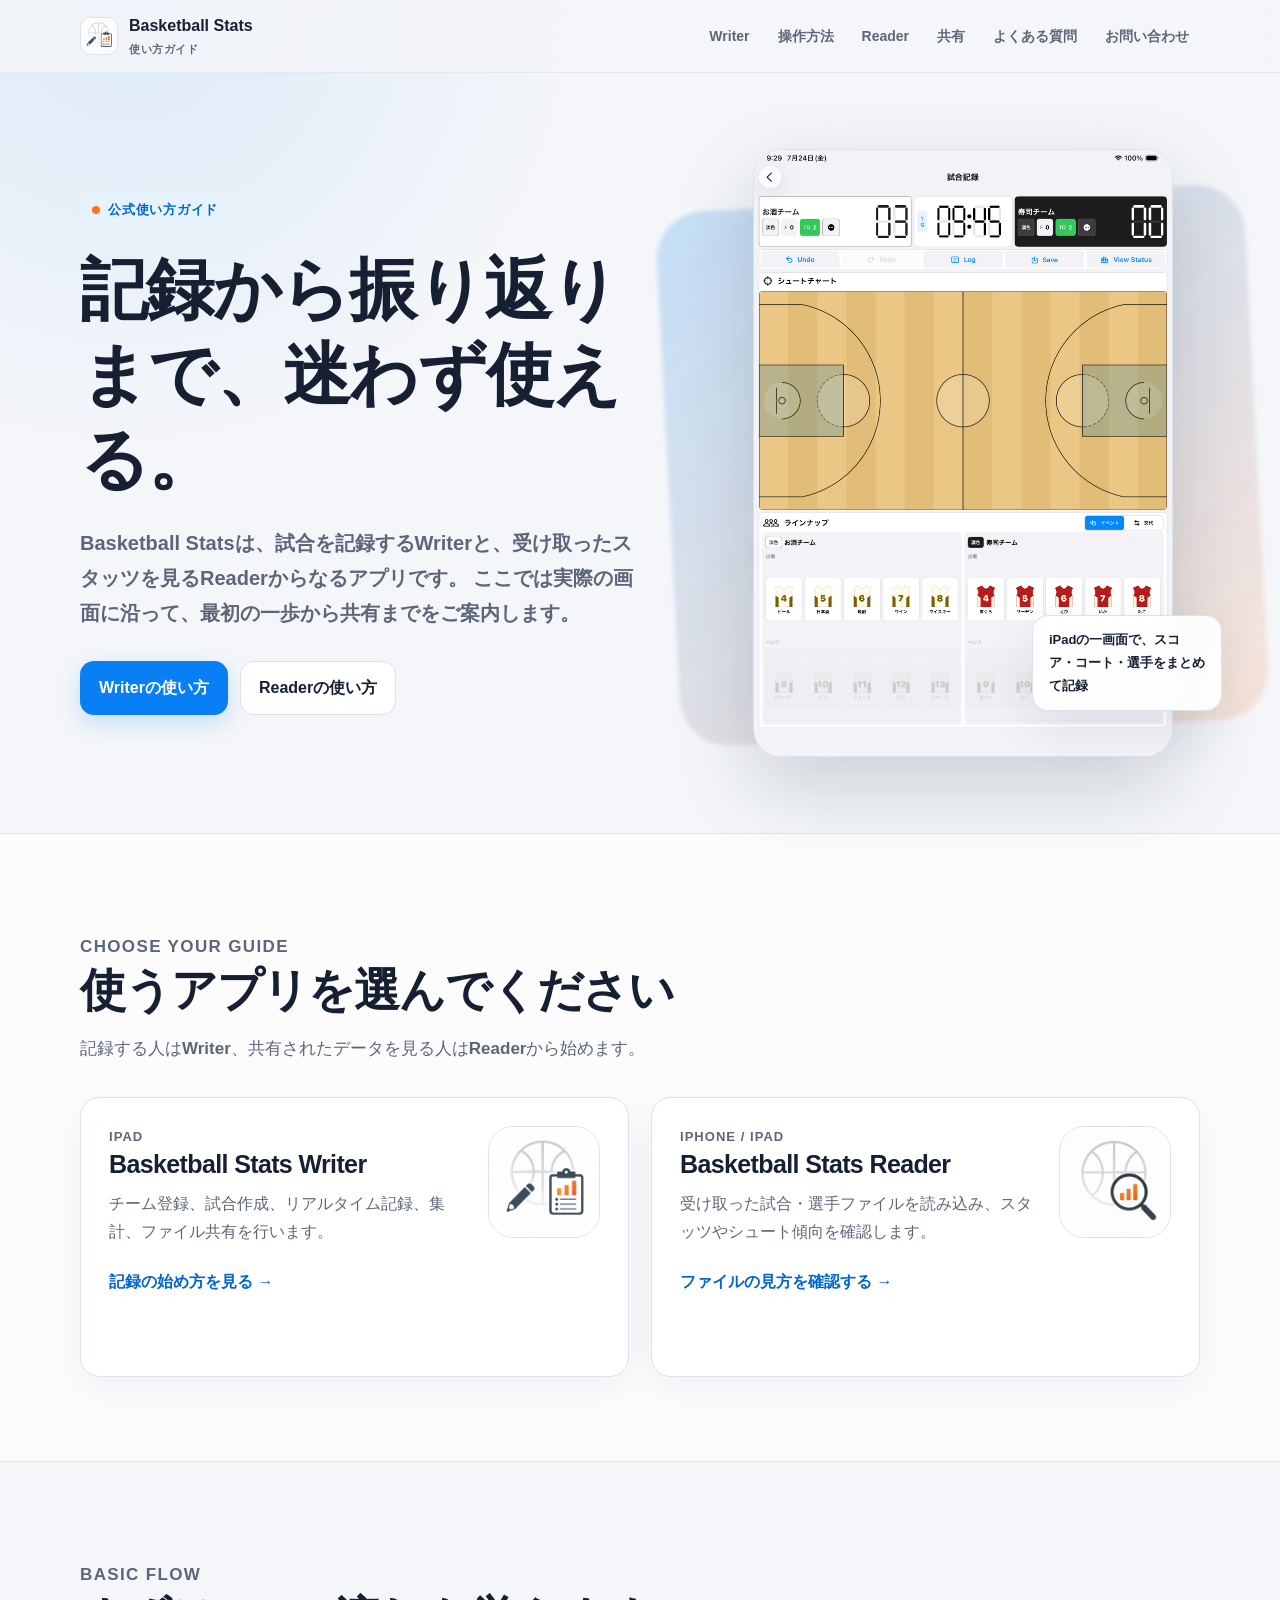
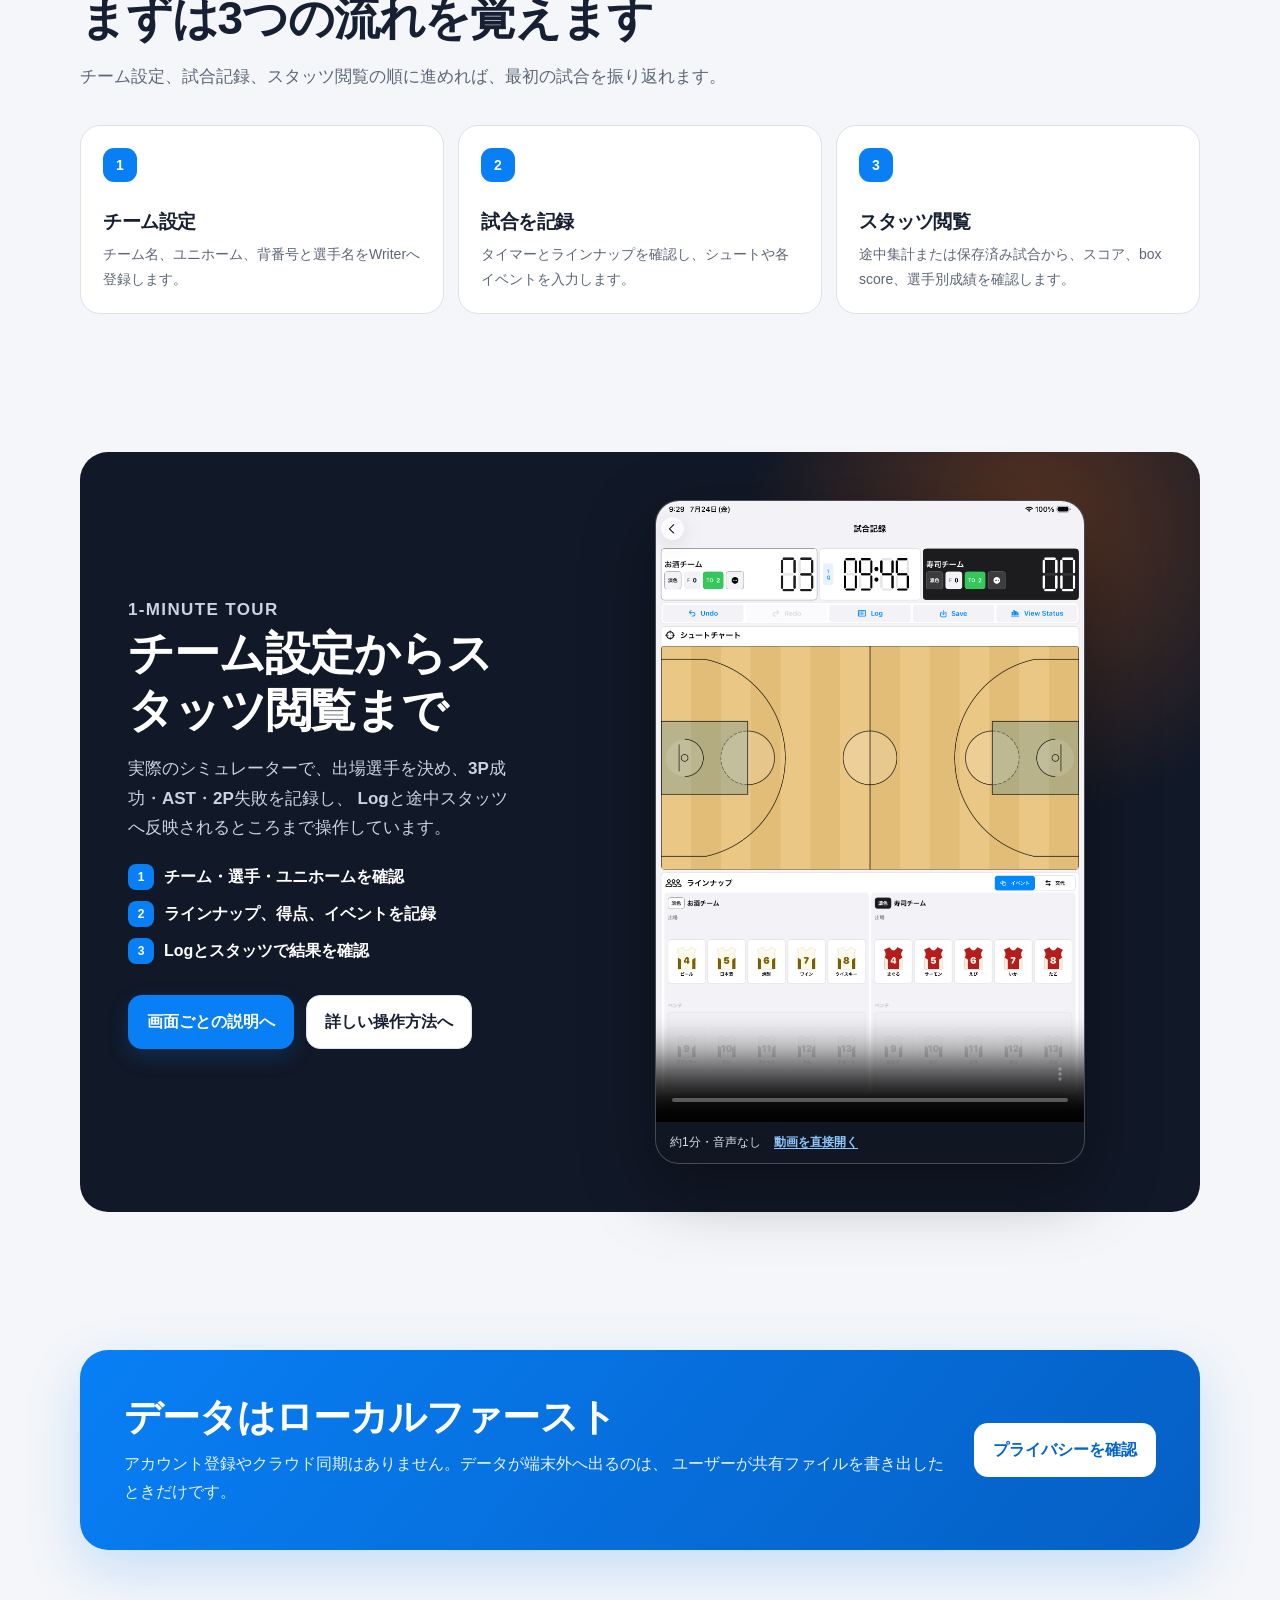
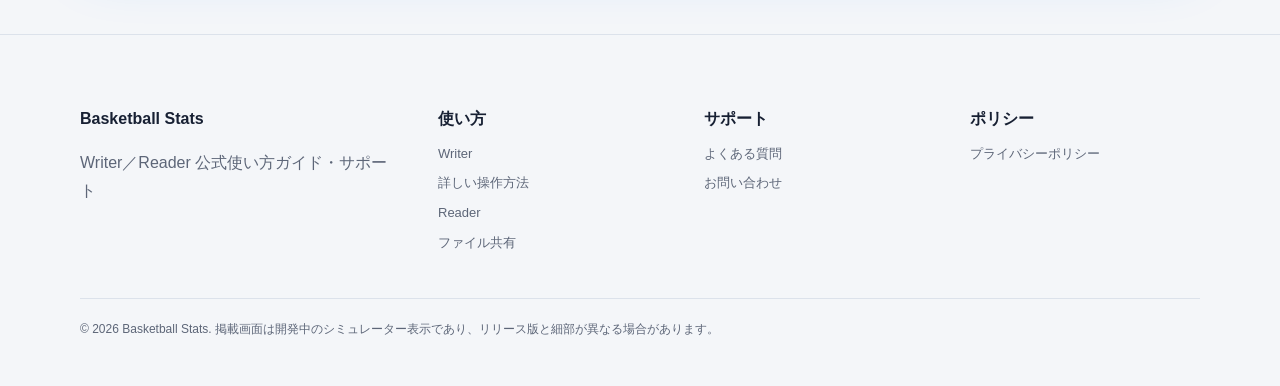
==== commit ceb6a9c0: "Add detailed Writer operation guide" ====
--- a/index.html
+++ b/index.html
@@ -25,6 +25,7 @@
       </a>
       <nav class="site-nav" aria-label="メインナビゲーション">
         <a href="writer.html">Writer</a>
+        <a href="operations.html">操作方法</a>
         <a href="reader.html">Reader</a>
         <a href="sharing.html">共有</a>
         <a href="faq.html">よくある質問</a>
@@ -131,7 +132,10 @@
             <li><span>2</span><strong>ラインナップ、得点、イベントを記録</strong></li>
             <li><span>3</span><strong>Logとスタッツで結果を確認</strong></li>
           </ol>
-          <a class="button" href="writer.html">画面ごとの説明へ</a>
+          <div class="button-row">
+            <a class="button" href="writer.html">画面ごとの説明へ</a>
+            <a class="button secondary" href="operations.html">詳しい操作方法へ</a>
+          </div>
         </div>
         <figure class="video-frame">
           <video
@@ -184,6 +188,7 @@
         <div class="footer-links">
           <p class="footer-title">使い方</p>
           <a href="writer.html">Writer</a>
+          <a href="operations.html">詳しい操作方法</a>
           <a href="reader.html">Reader</a>
           <a href="sharing.html">ファイル共有</a>
         </div>
--- a/styles.css
+++ b/styles.css
@@ -53,6 +53,10 @@
   max-width: 100%;
 }
 
+.mobile-only {
+  display: none;
+}
+
 a {
   color: var(--primary-strong);
   text-underline-offset: 0.18em;
@@ -927,8 +931,8 @@
 }
 
 @media (max-width: 900px) {
-  .site-nav a:nth-child(3),
-  .site-nav a:nth-child(5) {
+  .site-nav a:nth-child(4),
+  .site-nav a:nth-child(6) {
     display: none;
   }
 
@@ -1011,8 +1015,12 @@
     font-size: 13px;
   }
 
-  .site-nav a:nth-child(n + 3) {
+  .site-nav a:nth-child(n + 4) {
     display: none;
+  }
+
+  .mobile-only {
+    display: initial;
   }
 
   .hero {
@@ -1105,6 +1113,12 @@
     background: #f0f2f7;
   }
 
+  .screenshot figcaption {
+    color: #4b5568;
+    background: #ffffff;
+    border-color: #dce2eb;
+  }
+
   .hero-visual::before {
     opacity: 0.65;
   }
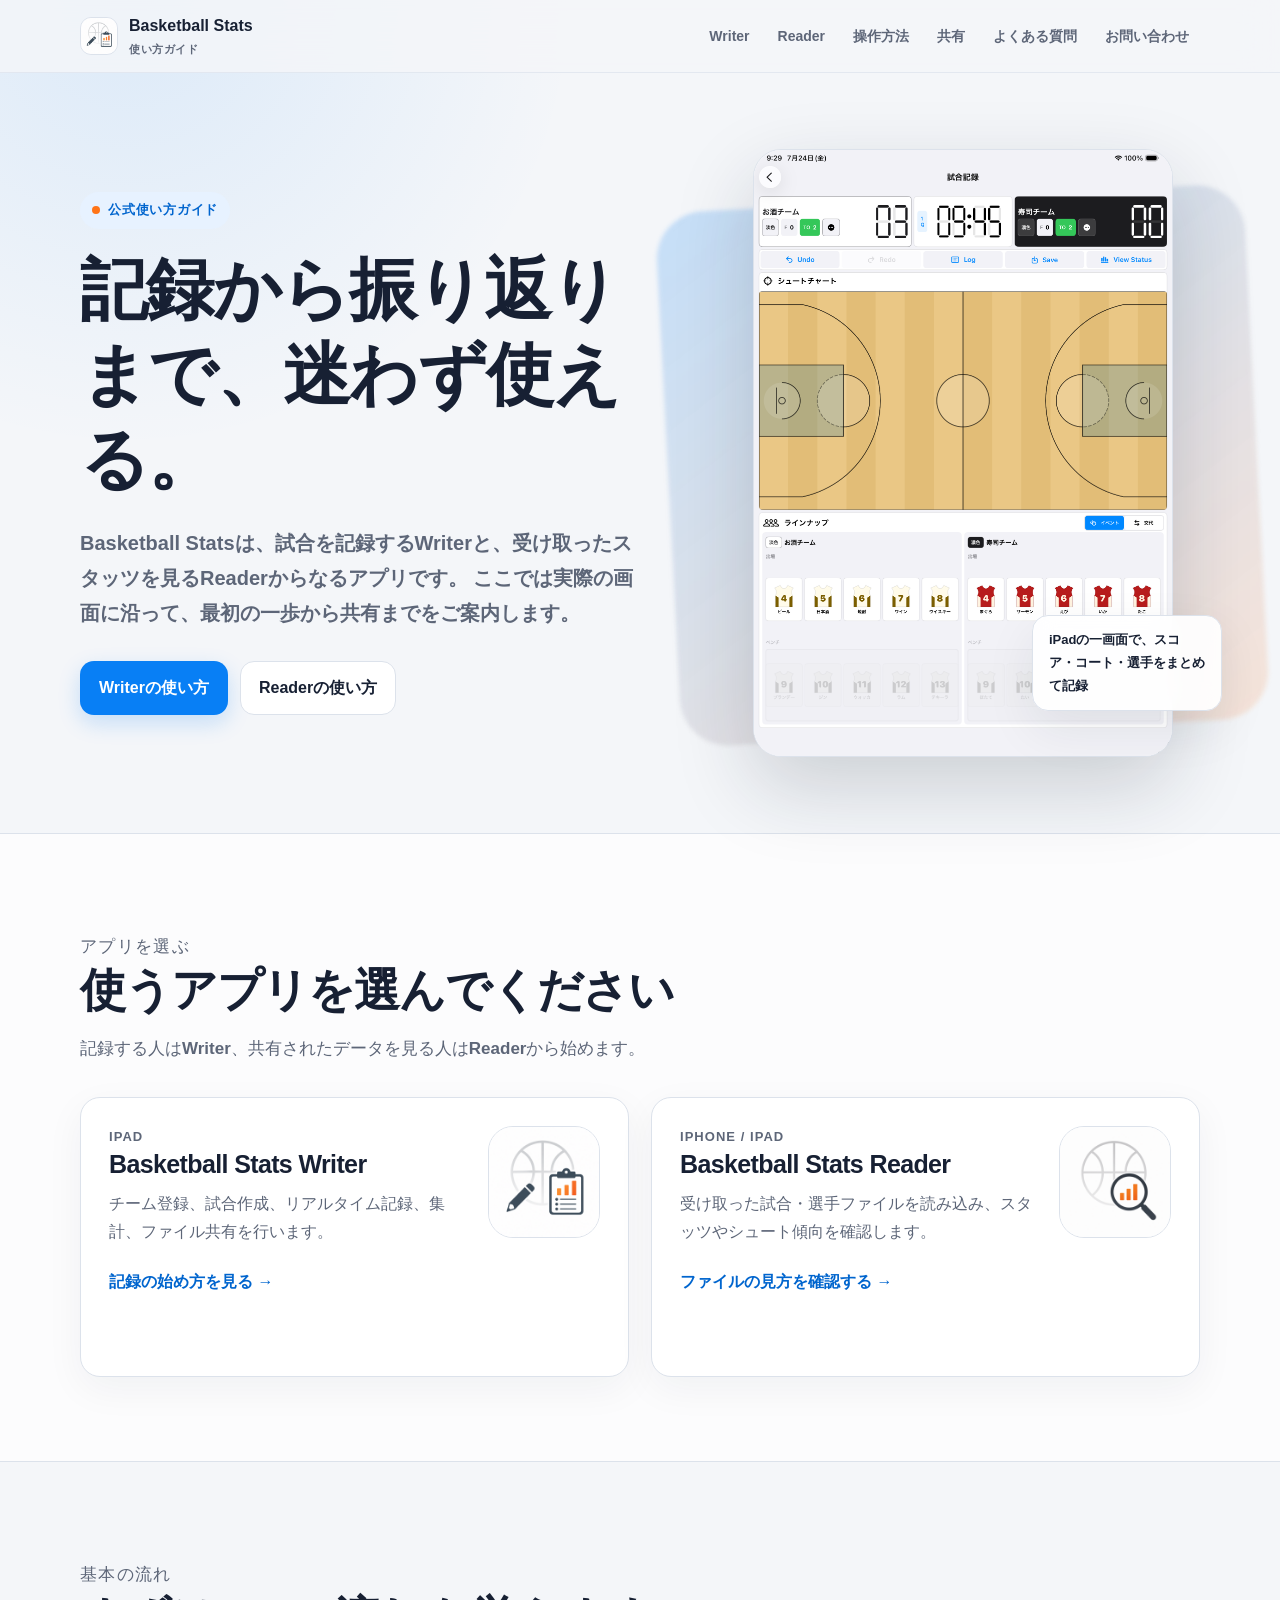
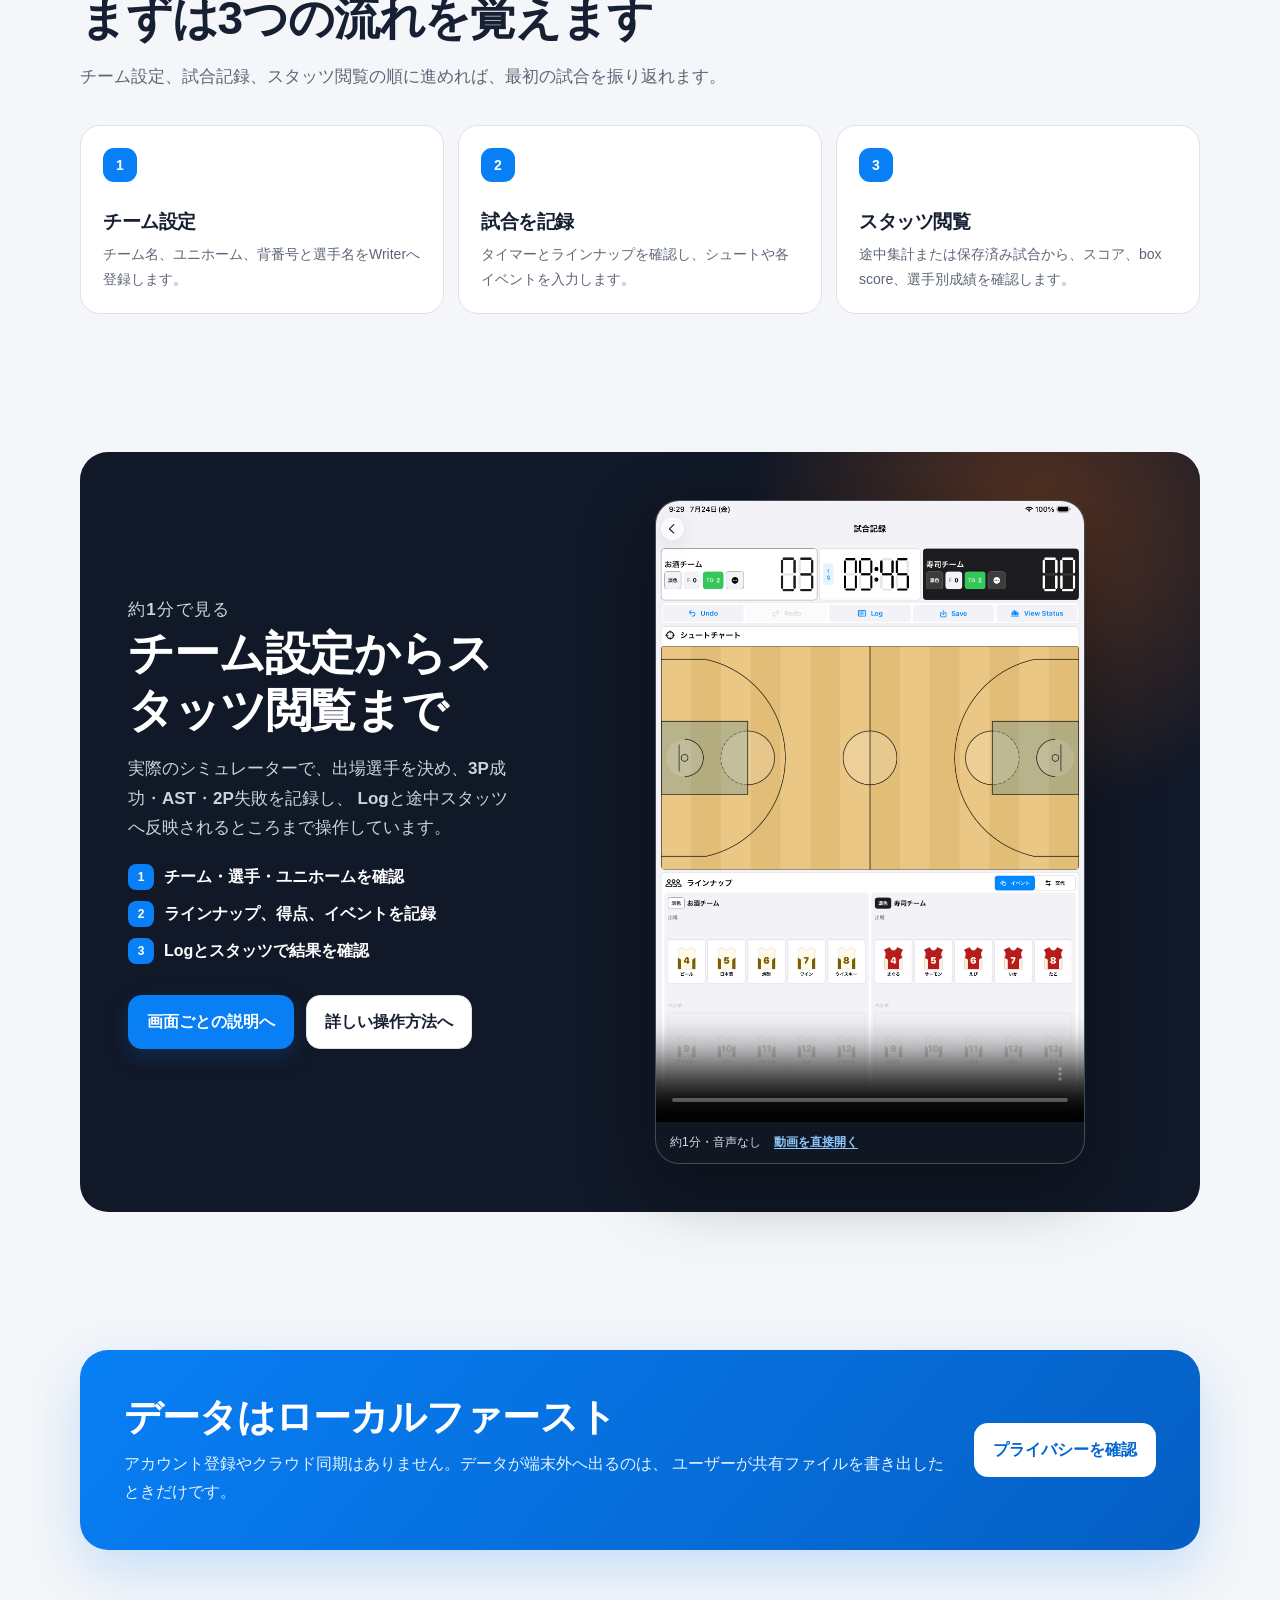
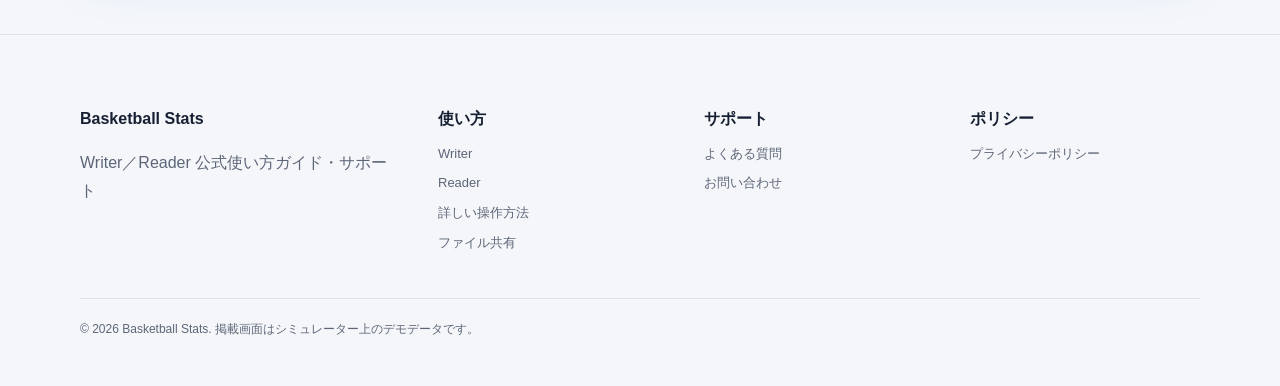
==== commit 803a074b: "Polish support guide navigation and wording" ====
--- a/index.html
+++ b/index.html
@@ -25,8 +25,8 @@
       </a>
       <nav class="site-nav" aria-label="メインナビゲーション">
         <a href="writer.html">Writer</a>
+        <a href="reader.html">Reader</a>
         <a href="operations.html">操作方法</a>
-        <a href="reader.html">Reader</a>
         <a href="sharing.html">共有</a>
         <a href="faq.html">よくある質問</a>
         <a href="contact.html">お問い合わせ</a>
@@ -64,7 +64,7 @@
     <section class="section surface">
       <div class="container">
         <div class="section-header">
-          <p class="section-kicker">Choose your guide</p>
+          <p class="section-kicker">アプリを選ぶ</p>
           <h2>使うアプリを選んでください</h2>
           <p>記録する人はWriter、共有されたデータを見る人はReaderから始めます。</p>
         </div>
@@ -94,7 +94,7 @@
     <section class="section">
       <div class="container">
         <div class="section-header">
-          <p class="section-kicker">Basic flow</p>
+          <p class="section-kicker">基本の流れ</p>
           <h2>まずは3つの流れを覚えます</h2>
           <p>チーム設定、試合記録、スタッツ閲覧の順に進めれば、最初の試合を振り返れます。</p>
         </div>
@@ -121,7 +121,7 @@
     <section class="section compact">
       <div class="container media-panel">
         <div class="section-header">
-          <p class="section-kicker">1-minute tour</p>
+          <p class="section-kicker">約1分で見る</p>
           <h2>チーム設定からスタッツ閲覧まで</h2>
           <p>
             実際のシミュレーターで、出場選手を決め、3P成功・AST・2P失敗を記録し、
@@ -188,8 +188,8 @@
         <div class="footer-links">
           <p class="footer-title">使い方</p>
           <a href="writer.html">Writer</a>
+          <a href="reader.html">Reader</a>
           <a href="operations.html">詳しい操作方法</a>
-          <a href="reader.html">Reader</a>
           <a href="sharing.html">ファイル共有</a>
         </div>
         <div class="footer-links">
@@ -202,7 +202,7 @@
           <a href="privacy.html">プライバシーポリシー</a>
         </div>
       </div>
-      <p class="footer-note">© 2026 Basketball Stats. 掲載画面は開発中のシミュレーター表示であり、リリース版と細部が異なる場合があります。</p>
+      <p class="footer-note">© 2026 Basketball Stats. 掲載画面はシミュレーター上のデモデータです。</p>
     </div>
   </footer>
 </body>
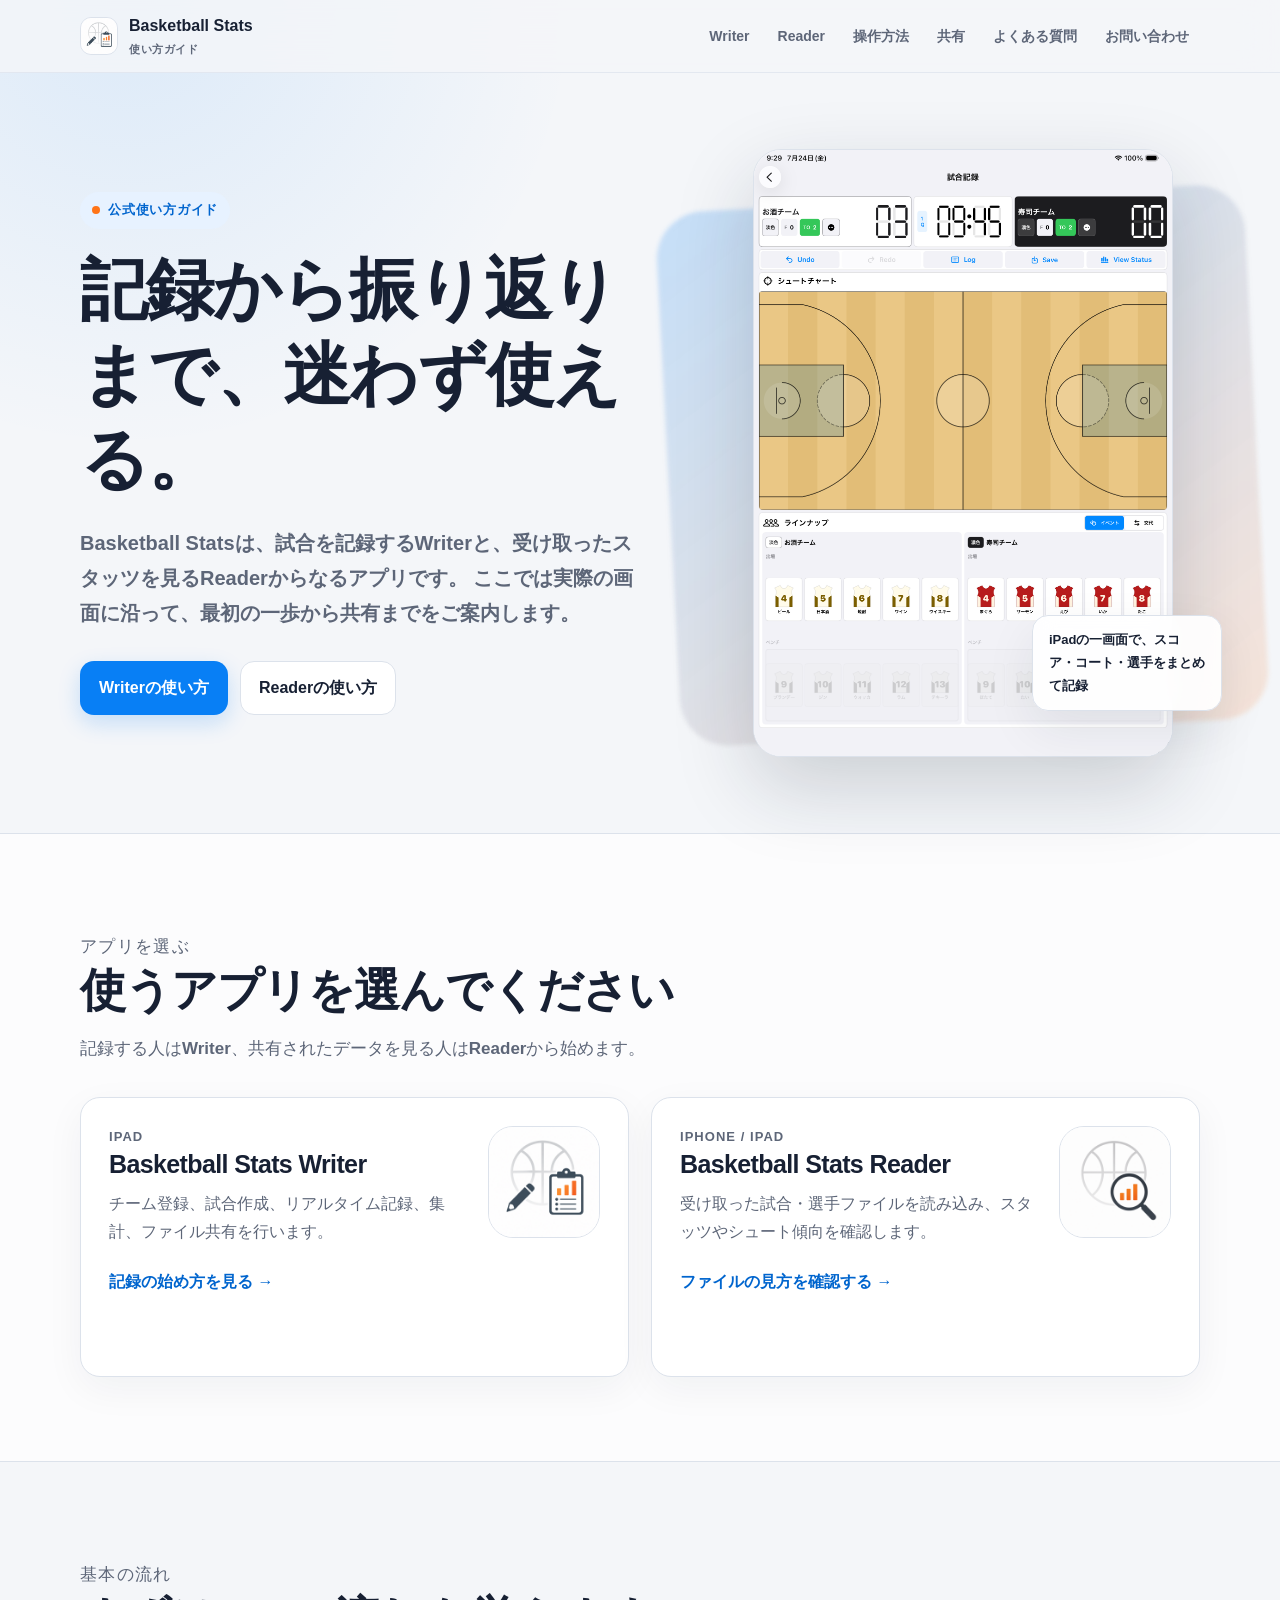
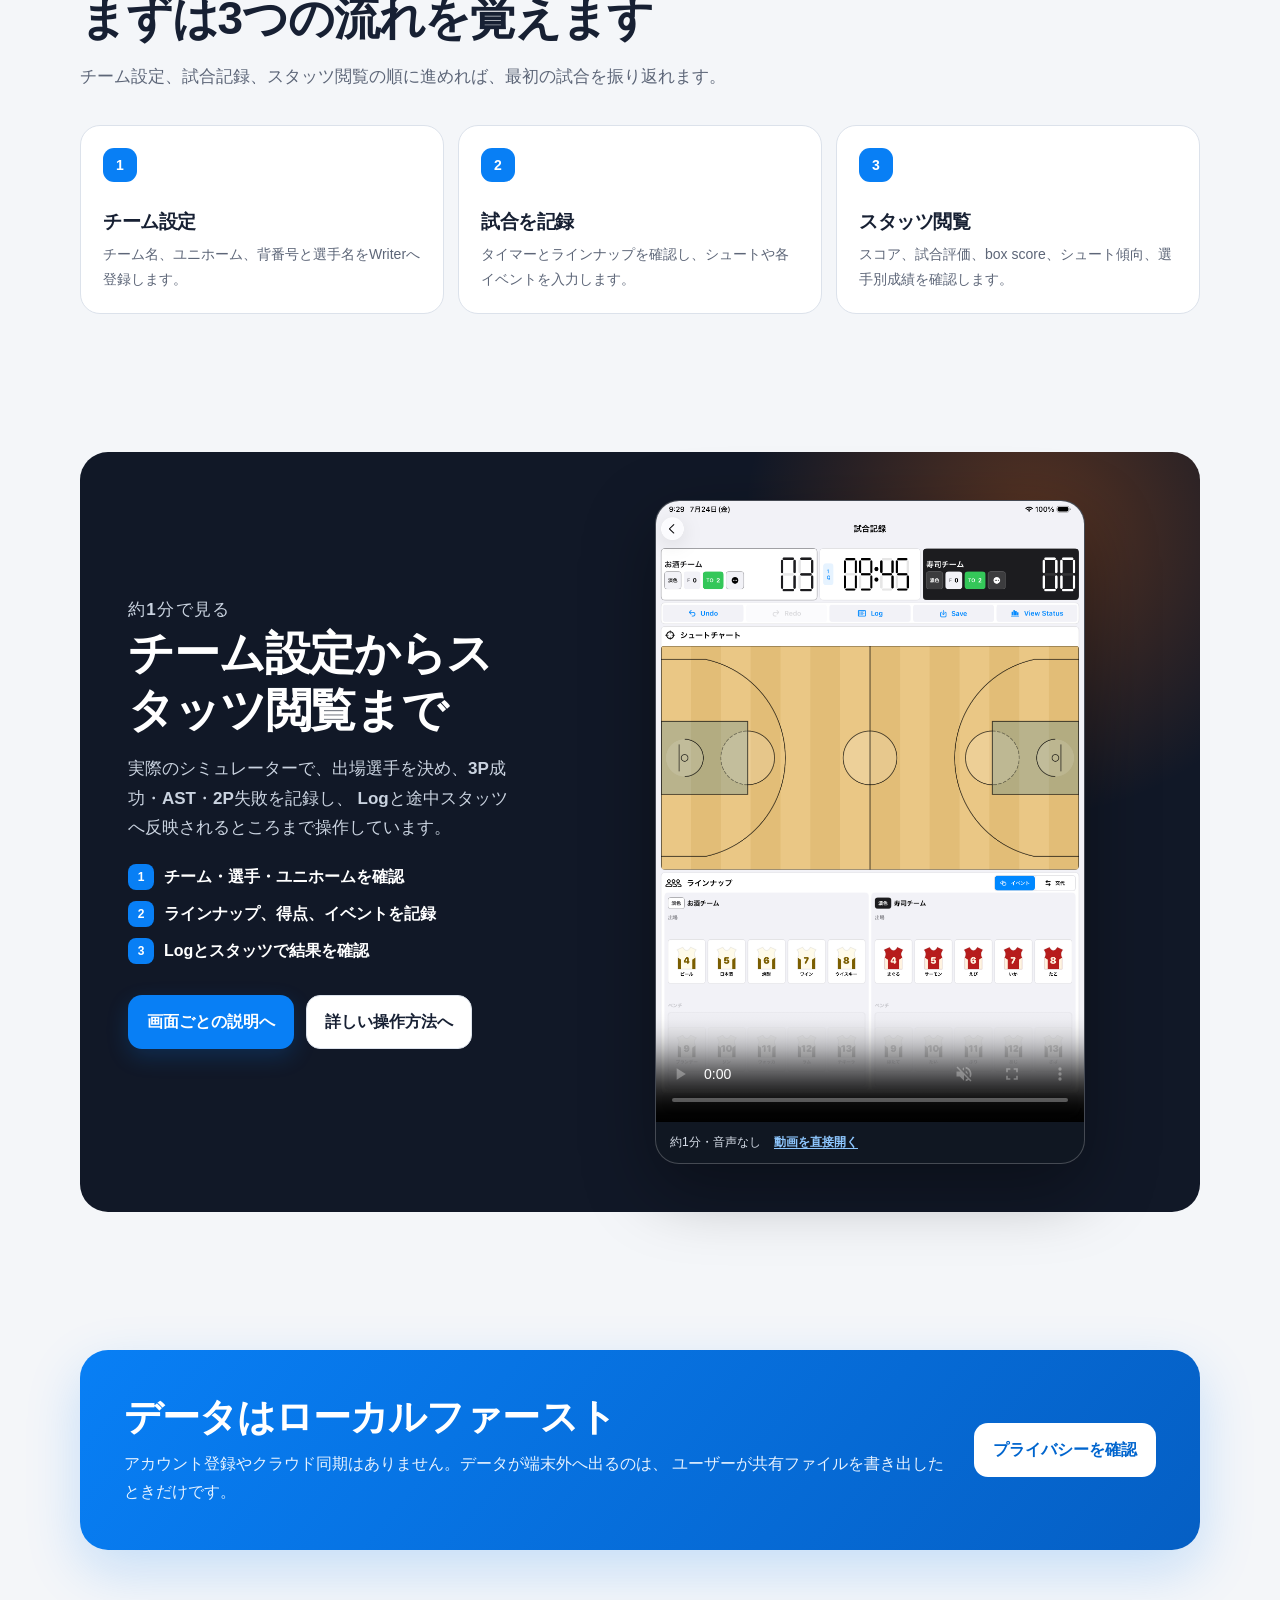
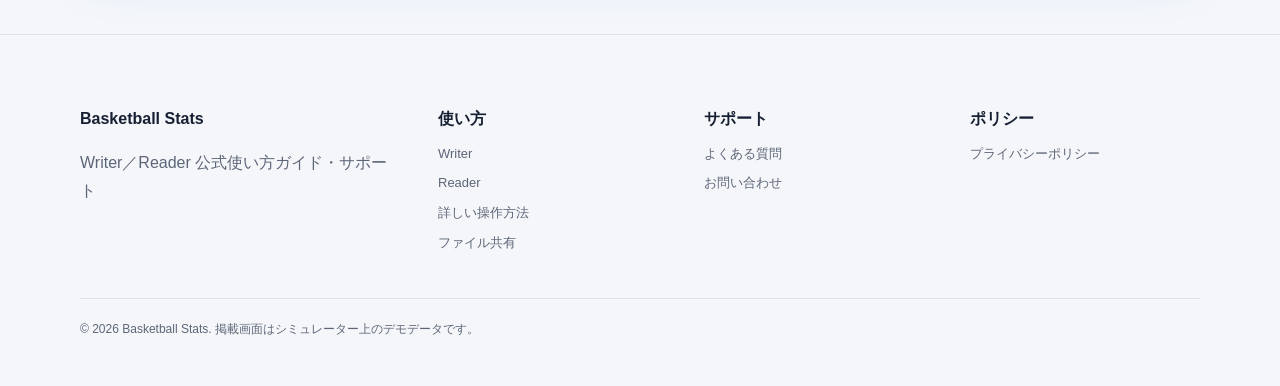
==== commit 6c8f7c05: "Expand stats analysis and FT guidance" ====
--- a/index.html
+++ b/index.html
@@ -112,7 +112,7 @@
           <article class="flow-step">
             <span class="step-number">3</span>
             <h3>スタッツ閲覧</h3>
-            <p>途中集計または保存済み試合から、スコア、box score、選手別成績を確認します。</p>
+            <p>スコア、試合評価、box score、シュート傾向、選手別成績を確認します。</p>
           </article>
         </div>
       </div>
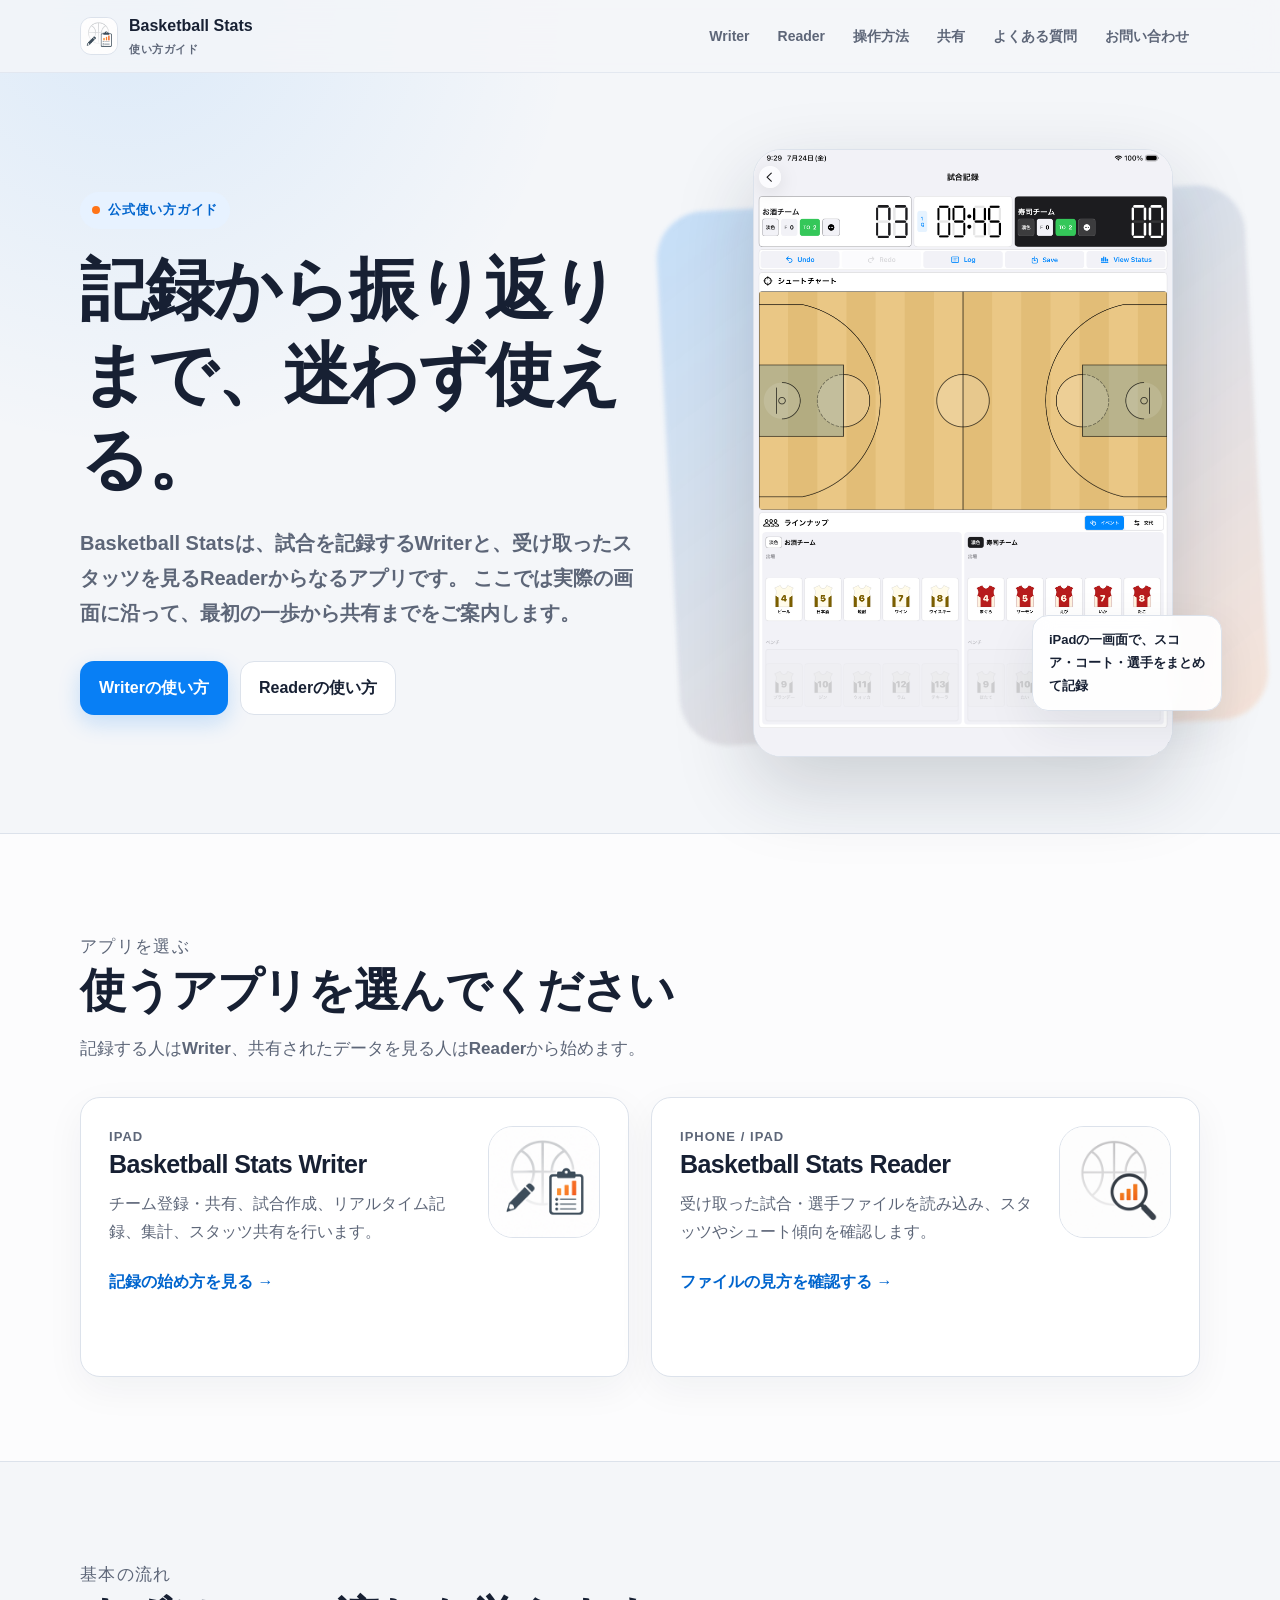
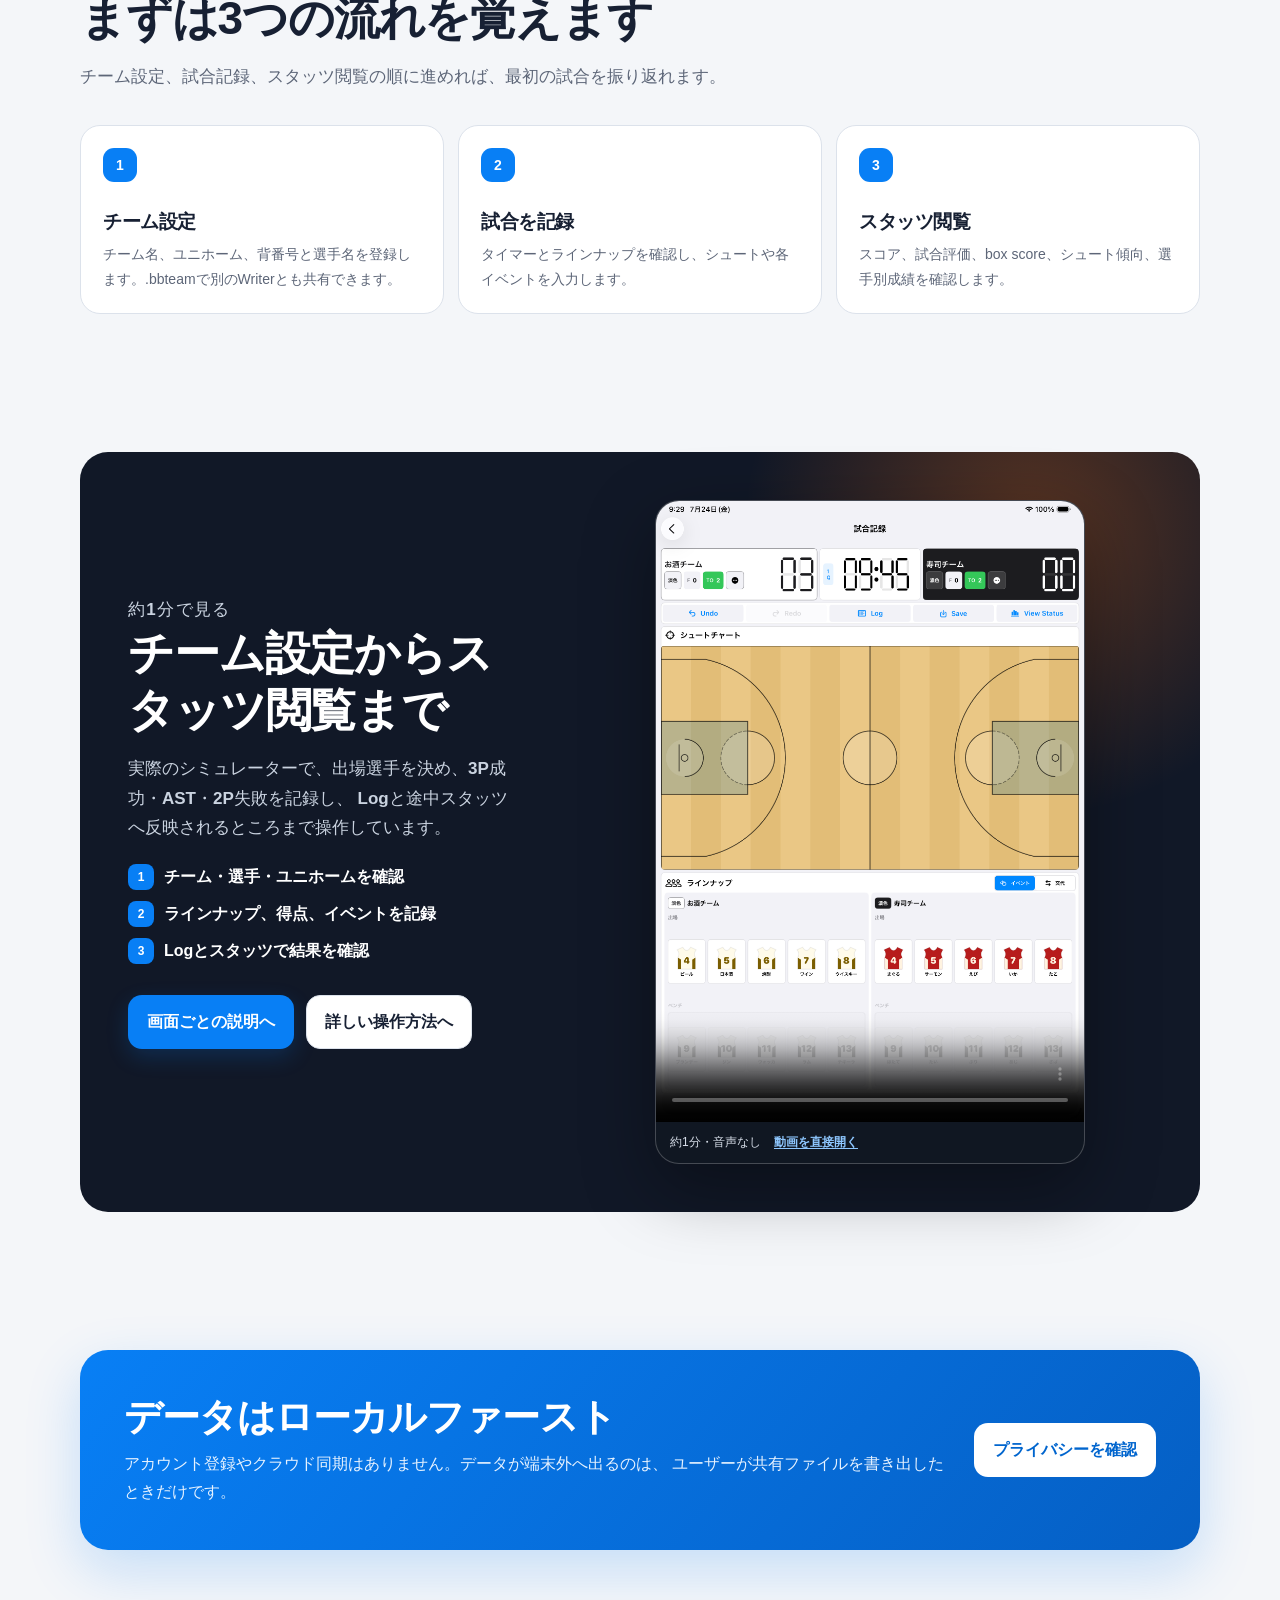
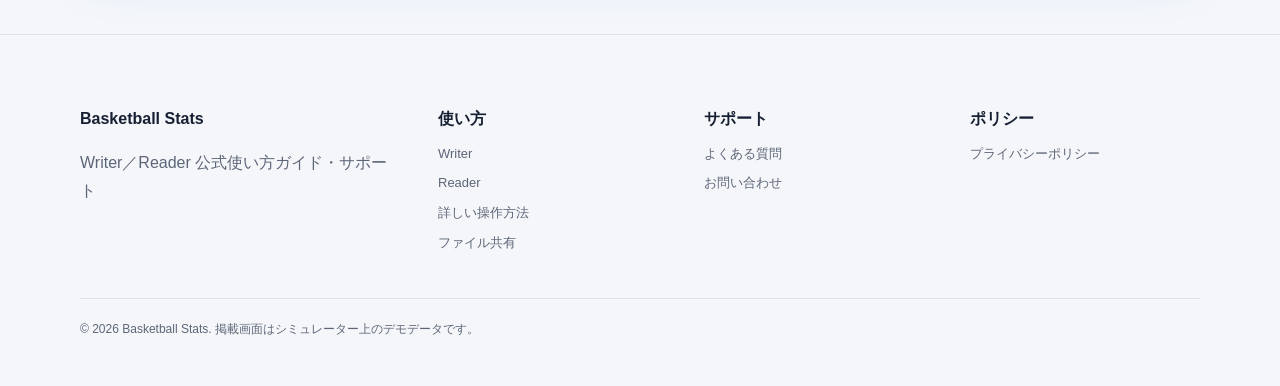
==== commit 1570e1f2: "Document bbteam sharing workflow" ====
--- a/index.html
+++ b/index.html
@@ -73,7 +73,7 @@
             <div>
               <p class="section-kicker">iPad</p>
               <h3>Basketball Stats Writer</h3>
-              <p>チーム登録、試合作成、リアルタイム記録、集計、ファイル共有を行います。</p>
+              <p>チーム登録・共有、試合作成、リアルタイム記録、集計、スタッツ共有を行います。</p>
               <a class="card-link" href="writer.html">記録の始め方を見る →</a>
             </div>
             <img src="assets/images/writer-icon.png" alt="Writerアプリアイコン" width="112" height="112">
@@ -102,7 +102,7 @@
           <article class="flow-step">
             <span class="step-number">1</span>
             <h3>チーム設定</h3>
-            <p>チーム名、ユニホーム、背番号と選手名をWriterへ登録します。</p>
+            <p>チーム名、ユニホーム、背番号と選手名を登録します。.bbteamで別のWriterとも共有できます。</p>
           </article>
           <article class="flow-step">
             <span class="step-number">2</span>
